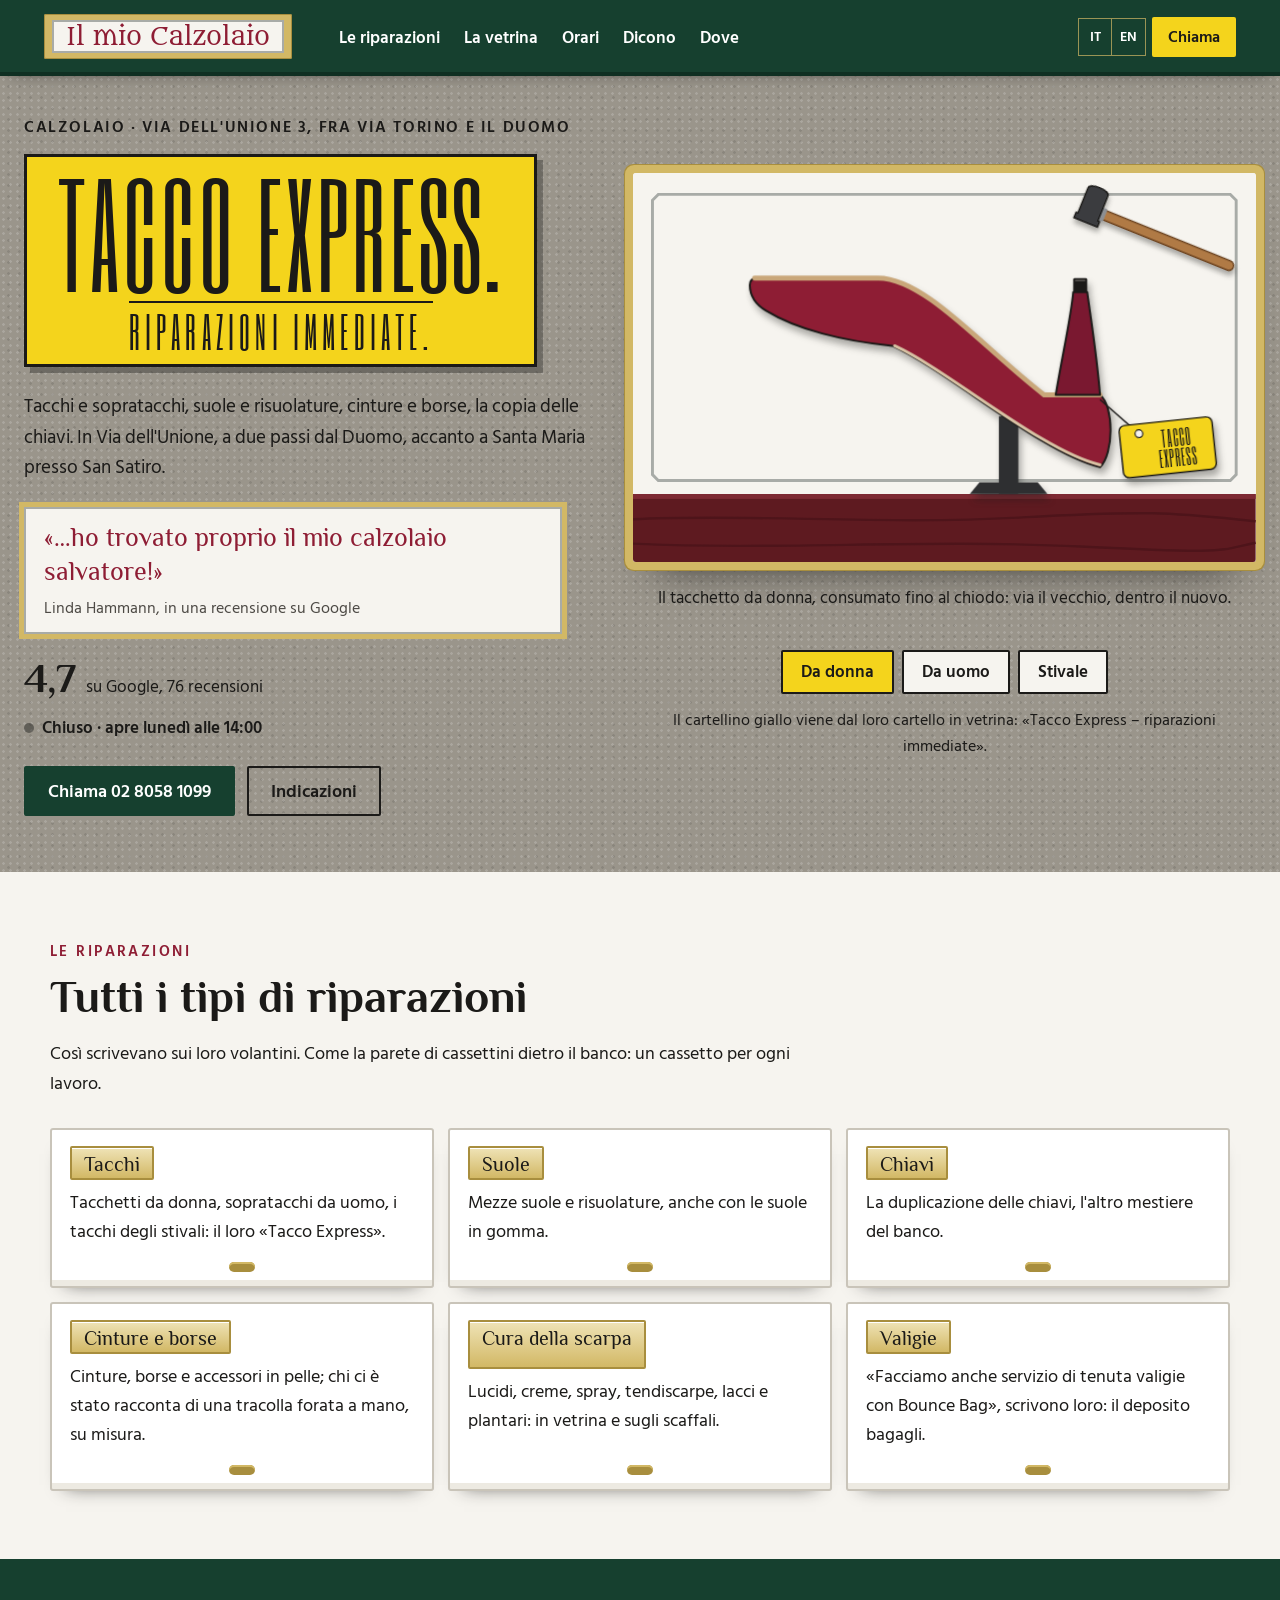
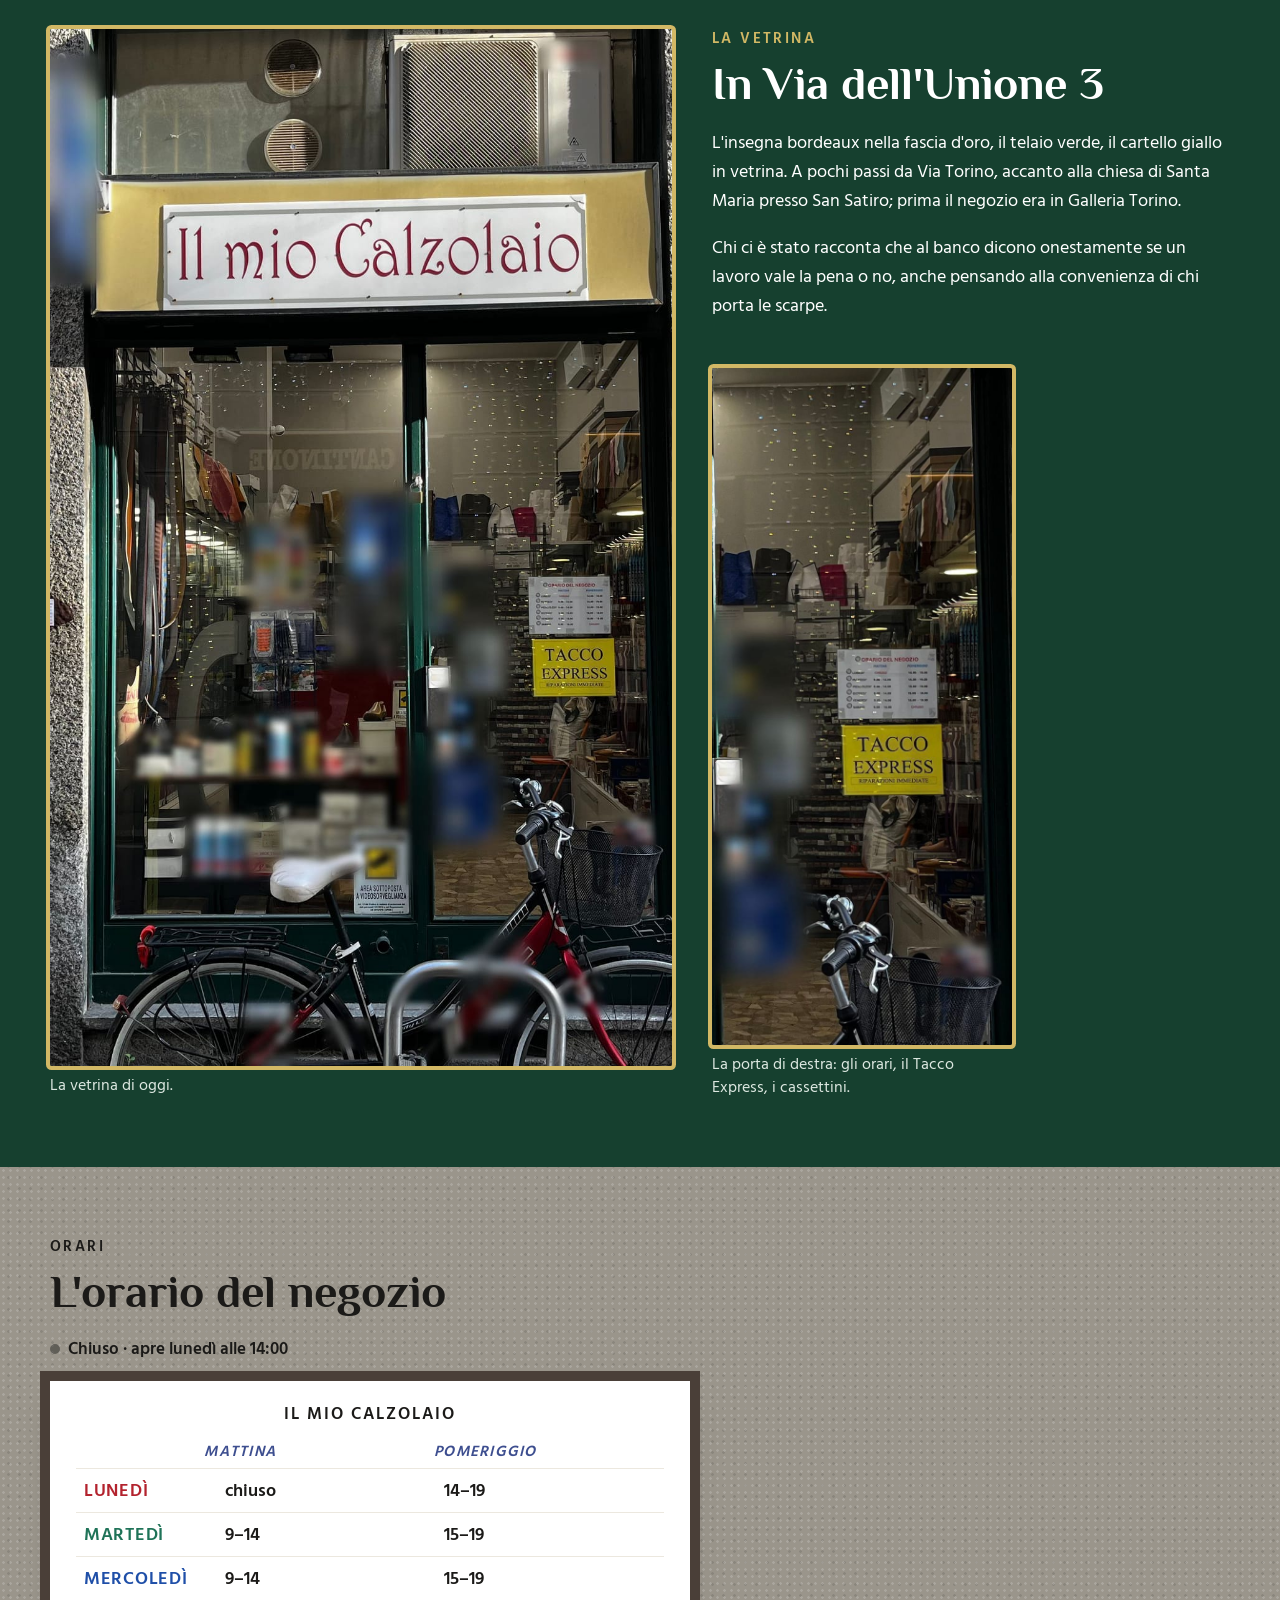
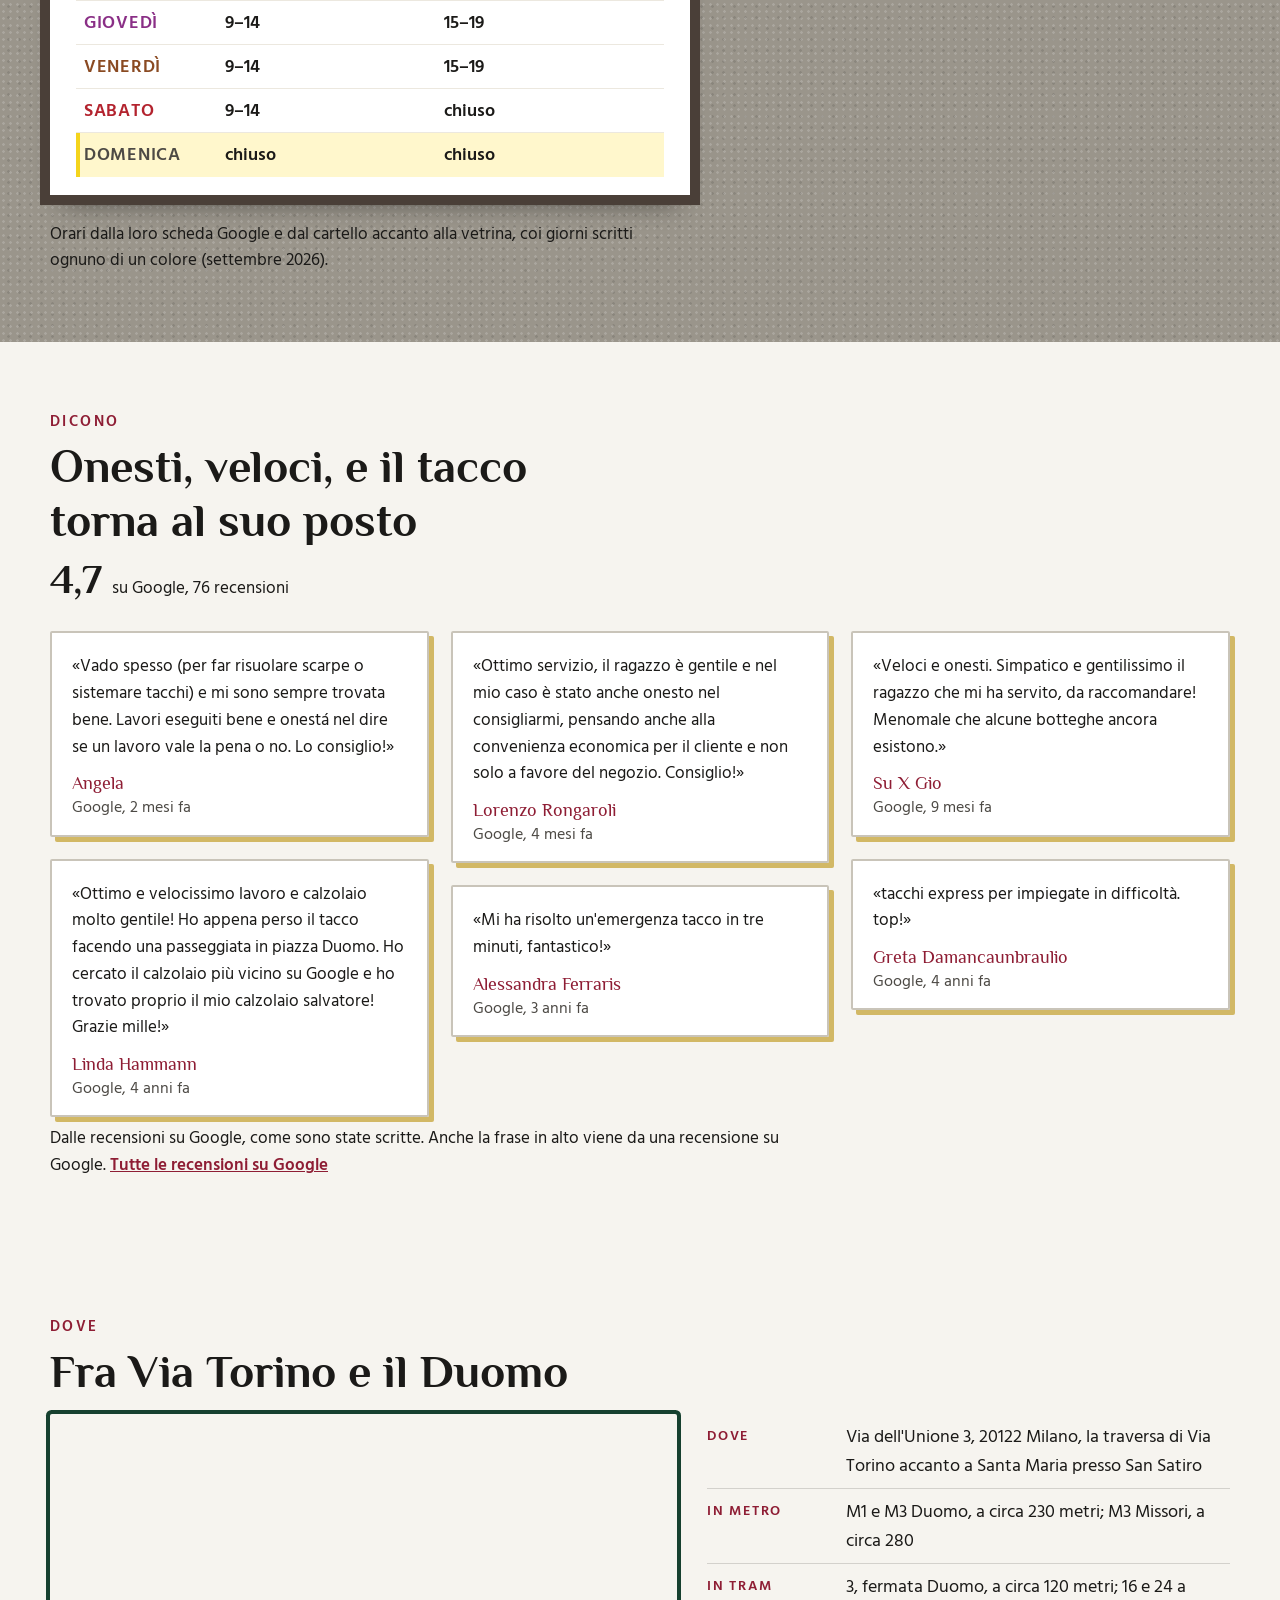
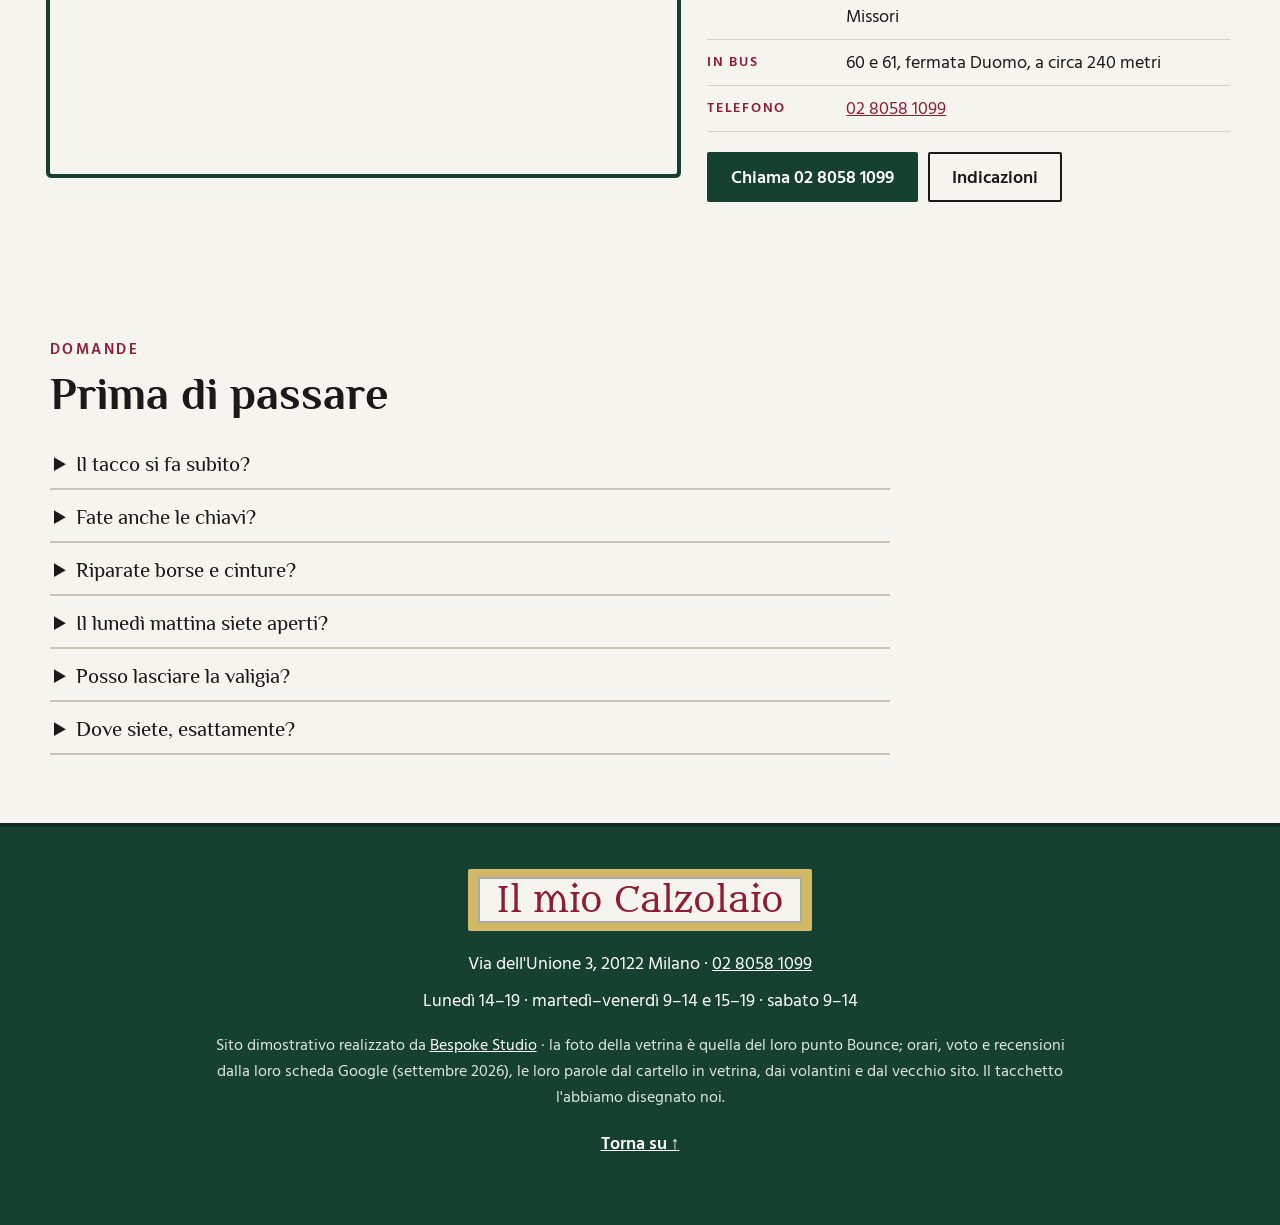
==== index.html @ c0233e73 "Il Mio Calzolaio, Via dell'Unione 3 — il tacchetto express Il calzolaio fra Via Torino e il Duomo. L" ====
<!DOCTYPE html>
<html lang="it" class="no-js">
<head>
<meta charset="utf-8">
<meta name="viewport" content="width=device-width, initial-scale=1">
<script>(function(){var r=document.documentElement;r.classList.remove('no-js');
/* la firma: finché main.js non parte c'è il tacchetto consumato; se il codice non arriva, dopo 2,5 s c'è quello nuovo */
try{if(!matchMedia('(prefers-reduced-motion: reduce)').matches){r.classList.add('firma-attesa');window.__attesaTacco=setTimeout(function(){r.classList.remove('firma-attesa')},2500)}}catch(e){}})()</script>
<title>Il Mio Calzolaio — Calzolaio in Via dell'Unione 3, Milano (Duomo)</title>
<meta name="description" content="Il Mio Calzolaio, Via dell'Unione 3, Milano, fra Via Torino e il Duomo: Tacco Express, riparazioni immediate. Tacchi e sopratacchi, suole e risuolature, duplicazione chiavi, cinture e borse. Lunedì 14–19, martedì–venerdì 9–14 e 15–19, sabato 9–14. Google 4,7 su 76. Tel. 02 8058 1099.">
<link rel="canonical" href="https://rotenzark.github.io/il-mio-calzolaio/">
<meta property="og:type" content="website">
<meta property="og:title" content="Il Mio Calzolaio — Tacco Express. Riparazioni immediate.">
<meta property="og:description" content="Il calzolaio di Via dell'Unione 3, fra Via Torino e il Duomo: tacchi, suole, chiavi, cinture e borse.">
<meta property="og:image" content="https://rotenzark.github.io/il-mio-calzolaio/img/og.jpg">
<meta property="og:url" content="https://rotenzark.github.io/il-mio-calzolaio/">
<meta property="og:locale" content="it_IT">
<meta name="twitter:card" content="summary_large_image">
<meta name="theme-color" content="#16402F">
<link rel="icon" href="img/favicon.svg" type="image/svg+xml">
<link rel="icon" href="img/favicon-32.png" sizes="32x32" type="image/png">
<link rel="apple-touch-icon" href="img/apple-touch-icon.png">
<link rel="preconnect" href="https://fonts.googleapis.com">
<link rel="preconnect" href="https://fonts.gstatic.com" crossorigin>
<link href="https://fonts.googleapis.com/css2?family=Metamorphous&amp;family=Philosopher:wght@400;700&amp;family=Six+Caps&amp;family=Hind+Siliguri:wght@400;500;600&amp;display=swap" rel="stylesheet">
<link rel="stylesheet" href="css/styles.css?v=1">
<script src="https://cdn.jsdelivr.net/npm/gsap@3.12.5/dist/gsap.min.js" defer></script>
<script src="https://cdn.jsdelivr.net/npm/gsap@3.12.5/dist/ScrollTrigger.min.js" defer></script>
<script src="js/main.js?v=1" defer></script>
<script type="application/ld+json">
{"@context":"https://schema.org","@type":"LocalBusiness","name":"Il Mio Calzolaio","description":"Calzolaio in Via dell'Unione 3 a Milano, fra Via Torino e il Duomo: Tacco Express, riparazioni immediate; tacchi e sopratacchi, suole e risuolature, duplicazione chiavi, cinture e borse.","url":"https://rotenzark.github.io/il-mio-calzolaio/","image":"https://rotenzark.github.io/il-mio-calzolaio/img/og.jpg","telephone":"+39 02 8058 1099","address":{"@type":"PostalAddress","streetAddress":"Via dell'Unione 3","postalCode":"20122","addressLocality":"Milano","addressRegion":"MI","addressCountry":"IT"},"geo":{"@type":"GeoCoordinates","latitude":45.46225,"longitude":9.18734},"openingHoursSpecification":[{"@type":"OpeningHoursSpecification","dayOfWeek":["Monday"],"opens":"14:00","closes":"19:00"},{"@type":"OpeningHoursSpecification","dayOfWeek":["Tuesday","Wednesday","Thursday","Friday"],"opens":"09:00","closes":"14:00"},{"@type":"OpeningHoursSpecification","dayOfWeek":["Tuesday","Wednesday","Thursday","Friday"],"opens":"15:00","closes":"19:00"},{"@type":"OpeningHoursSpecification","dayOfWeek":["Saturday"],"opens":"09:00","closes":"14:00"}],"aggregateRating":{"@type":"AggregateRating","ratingValue":"4.7","reviewCount":"76","bestRating":"5"}}
</script>
<script type="application/ld+json">
{"@context":"https://schema.org","@type":"FAQPage","mainEntity":[
{"@type":"Question","name":"Il tacco si fa subito?","acceptedAnswer":{"@type":"Answer","text":"Il loro cartello dice «Tacco Express – riparazioni immediate», e chi ci è stato racconta di un tacco rimesso in pochi minuti. Per le risuolature chiedete i tempi al banco."}},
{"@type":"Question","name":"Fate anche le chiavi?","acceptedAnswer":{"@type":"Answer","text":"Sì, la duplicazione delle chiavi. Chiedete al banco o per telefono se fanno anche la vostra."}},
{"@type":"Question","name":"Riparate borse e cinture?","acceptedAnswer":{"@type":"Answer","text":"Sì: cinture, borse e accessori in pelle."}},
{"@type":"Question","name":"Il lunedì mattina siete aperti?","acceptedAnswer":{"@type":"Answer","text":"No: il lunedì aprono alle 14. Dal martedì al venerdì 9–14 e 15–19, il sabato 9–14, la domenica chiuso."}},
{"@type":"Question","name":"Posso lasciare la valigia?","acceptedAnswer":{"@type":"Answer","text":"Sì: il negozio è anche un punto per il deposito bagagli con Bounce."}},
{"@type":"Question","name":"Dove siete, esattamente?","acceptedAnswer":{"@type":"Answer","text":"In Via dell'Unione 3, la traversa di Via Torino accanto a Santa Maria presso San Satiro, a circa 230 metri dalla metro Duomo. Prima erano in Galleria Torino."}}
]}
</script>
</head>
<body>

<a class="salta" href="#contenuto" data-i18n="m.salta">Vai al contenuto</a>

<header class="testata" id="testata">
  <div class="testata__dentro">
    <a class="marchio" href="#inizio" aria-label="Il Mio Calzolaio: torna all'inizio" data-i18n-aria="m.top">
      <span class="marchio__lastra" aria-hidden="true">Il mio Calzolaio</span>
    </a>
    <nav id="mainNav" class="voci" aria-label="Le sezioni" data-i18n-aria="m.nav">
      <a href="#cassetti" data-i18n="n.cassetti">Le riparazioni</a>
      <a href="#vetrina" data-i18n="n.vetrina">La vetrina</a>
      <a href="#orari" data-i18n="n.orari">Orari</a>
      <a href="#dicono" data-i18n="n.dicono">Dicono</a>
      <a href="#dove" data-i18n="n.dove">Dove</a>
    </nav>
    <div class="testata__azioni">
      <div class="lingue" role="group" aria-label="Lingua" data-i18n-aria="m.lingua">
        <button type="button" data-lang="it" aria-pressed="true">IT</button>
        <button type="button" data-lang="en" aria-pressed="false">EN</button>
      </div>
      <a class="chiama" href="tel:+390280581099"><span data-i18n="t.chiama">Chiama</span></a>
      <button id="burger" class="burger" type="button" aria-expanded="false" aria-controls="menuMobile" aria-label="Apri il menu" data-i18n-aria="m.menu"><span></span><span></span><span></span></button>
    </div>
  </div>
</header>

<nav id="menuMobile" class="menu-mobile" hidden aria-label="Le sezioni" data-i18n-aria="m.nav">
  <a href="#cassetti" data-i18n="n.cassetti">Le riparazioni</a>
  <a href="#vetrina" data-i18n="n.vetrina">La vetrina</a>
  <a href="#orari" data-i18n="n.orari">Orari</a>
  <a href="#dicono" data-i18n="n.dicono">Dicono</a>
  <a href="#dove" data-i18n="n.dove">Dove</a>
  <a href="#domande" data-i18n="n.domande">Domande</a>
  <a class="menu-mobile__tel" href="tel:+390280581099"><span data-i18n="t.chiama">Chiama</span> <span class="intero">02 8058 1099</span></a>
</nav>

<main id="contenuto">

  <!-- ══════ L'APERTURA: il granito della facciata ══════ -->
  <section id="inizio" class="apertura" aria-labelledby="titolo">
    <div class="apertura__testo">
      <p class="apertura__sopra" data-i18n="h.sopra">Calzolaio · Via dell'Unione 3, fra Via Torino e il Duomo</p>
      <h1 id="titolo" class="cartello"><span class="cartello__grande" data-i18n="h.t1">Tacco Express.</span> <span class="cartello__piccolo" data-i18n="h.t2">Riparazioni immediate.</span></h1>
      <p class="apertura__frase" data-i18n="h.testo">Tacchi e sopratacchi, suole e risuolature, cinture e borse, la copia delle chiavi. In Via dell'Unione, a due passi dal Duomo, accanto a Santa Maria presso San Satiro.</p>
      <blockquote class="citazione">
        <p>«…ho trovato proprio il mio calzolaio salvatore!»</p>
        <footer data-i18n="h.chi">Linda Hammann, in una recensione su Google</footer>
      </blockquote>
      <p class="voto"><b class="voto__n">4,7</b> <span class="voto__su" data-i18n="h.google">su Google, 76 recensioni</span></p>
      <p class="stato" id="orarioStato">Aperto dal lunedì al sabato</p>
      <div class="apertura__azioni">
        <a class="bottone bottone--pieno" href="tel:+390280581099"><span data-i18n="t.chiama">Chiama</span>&nbsp;<span class="intero">02 8058 1099</span></a>
        <a class="bottone bottone--vuoto" href="https://www.google.com/maps/dir/?api=1&amp;destination=Il+Mio+Calzolaio%2C+Via+dell%27Unione+3%2C+20122+Milano" target="_blank" rel="noopener" data-i18n="t.indicazioni">Indicazioni</a>
      </div>
    </div>
    <div class="apertura__firma">
      <figure class="calzoleria" id="tacco-firma" data-modo="0" data-firma="fatta">
<!--TACCO--><svg class="tacco__svg" id="taccoSvg" viewBox="0 0 640 400" role="img" aria-labelledby="taccoTitolo taccoDesc">
        <title id="taccoTitolo" data-i18n="p.titolo">Il tacchetto express</title>
        <desc id="taccoDesc" data-i18n="p.desc">Sul banco rosso, la scarpa capovolta sul piede di ferro: il tacchetto consumato, storto e col chiodo fuori, salta via; quello nuovo scende al suo posto; il martello batte tre colpi; per ultimo si appende il cartellino giallo «Tacco Express». Tre modi: il tacchetto da donna, il sopratacco da uomo, il tacco dello stivale.</desc>
        <rect class="lastra" x="0" y="0" width="640" height="400"/>
        <path class="bordino" d="M26 22 H614 L620 28 V310 L614 316 H26 L20 310 V28 Z"/>
        <rect class="banco" x="0" y="330" width="640" height="70"/>
        <rect class="banco__filo" x="0" y="330" width="640" height="5"/>
        <path class="banco__venature" d="M0 356 C120 350 260 362 400 354 S560 350 640 358 M0 381 C150 388 300 376 460 384 S600 388 640 380"/>
        <g class="servito" transform="translate(0 0)">
          <g class="modo modo--donna" data-m="0">
            <g class="scarpa" data-m="0" transform="translate(0 0)"><rect class="ferro" x="376" y="250" width="20" height="80"/><path class="ferro" d="M346 330 L356 318 L416 318 L426 330 Z"/><path class="tomaia" d="M120 115.2 C120 110.4 122.4 108 127.2 108 L252 108 C300 108 360 180 422.4 228 L480 228 C494.4 240 494.4 288 480 302.4 C420 288 324 204 266.4 177.6 C216 172.8 168 160.8 136.8 141.6 C124.8 134.4 120 124.8 120 115.2 Z"/><path class="fodera" d="M480 300 C420 285.6 324 202.8 268.8 177.6"/><path class="suola" d="M124.8 108 L252 108 C300 108 360 180 422.4 228 L480 228"/><path class="tacco" d="M434.4 228 C441.6 184.8 450 148.8 452.4 122.4 L466.8 122.4 C470.4 148.8 476.4 184.8 480 228 Z"/></g>
            <g class="nuovo" data-m="0" transform="translate(0 0)" opacity="1"><rect class="tacchetto__nuovo" x="452.4" y="108" width="14.4" height="14.4" rx="1.5"/><path class="tacchetto__luce" d="M454.9 110.5 H464.3"/></g>
            <g class="vecchio" data-m="0" transform="translate(-70 -95) rotate(-110 459.6 113.4)" opacity="0"><path class="tacchetto__consumato" d="M452.4 122.4 L466.8 122.4 L466.8 115.2 L452.4 108 Z"/><rect class="tacchetto__chiodo" x="458.1" y="104.6" width="3" height="7" rx="1"/></g>
            <g class="colpi" data-m="0" opacity="0"><path d="M443.6 111 L431.6 103 M475.6 111 L487.6 103 M445.6 120 L432.6 122 M473.6 120 L486.6 122"/></g>
            <g class="cartellino" data-m="0" transform="rotate(0 480 232.8)" opacity="1"><path class="cartellino__filo" d="M480 232.8 L520 268"/><g transform="rotate(-6 520 268)"><rect class="cartellino__carta" x="500" y="258" width="96" height="54" rx="6"/><circle class="cartellino__buco" cx="520" cy="268" r="4"/><text class="cartellino__scritta" x="558" y="285" text-anchor="middle">TACCO</text><text class="cartellino__scritta" x="558" y="305" text-anchor="middle">EXPRESS</text></g></g>
          </g>
          <g class="modo modo--uomo" data-m="1">
            <g class="scarpa" data-m="1" transform="translate(0 0)"><rect class="ferro" x="420" y="212" width="20" height="118"/><path class="ferro" d="M390 330 L400 318 L460 318 L470 330 Z"/><path class="tomaia" d="M120 117.6 C120 111.6 122.4 108 129.6 108 L264 108 C324 108 360 136.8 403.2 144 L484.8 144 C501.6 156 499.2 211.2 482.4 223.2 C444 218.4 408 213.6 376.8 211.2 C324 208.8 252 192 192 170.4 C156 156 127.2 141.6 120 117.6 Z"/><path class="fodera" d="M480 220.8 C444 216 408 211.2 379.2 210"/><path class="suola" d="M127.2 108 L264 108 C324 108 360 136.8 403.2 144"/><path class="tacco" d="M403.2 144 L484.8 144 L484.8 118.8 L403.2 118.8 Z"/><path class="tacco__strati" d="M403.2 127.2 L484.8 127.2 M403.2 135.6 L484.8 135.6"/><path class="lacci" d="M300 204 L324 184.8 M316.8 206.4 L338.4 188.4 M333.6 208.8 L352.8 192"/></g>
            <g class="nuovo" data-m="1" transform="translate(0 0)" opacity="1"><rect class="tacchetto__nuovo" x="403.2" y="108" width="81.6" height="10.8" rx="1.5"/><path class="tacchetto__luce" d="M405.7 110.5 H482.3"/></g>
            <g class="vecchio" data-m="1" transform="translate(-70 -95) rotate(-110 444 113.4)" opacity="0"><path class="tacchetto__consumato" d="M403.2 118.8 L484.8 118.8 L484.8 114 L403.2 108 Z"/><path class="tacchetto__chiodi" d="M415.2 113.4 h1.8 M434.4 113.4 h1.8 M453.6 113.4 h1.8 M472.8 113.4 h1.8"/></g>
            <g class="colpi" data-m="1" opacity="0"><path d="M428 111 L416 103 M460 111 L472 103 M430 120 L417 122 M458 120 L471 122"/></g>
            <g class="cartellino" data-m="1" transform="rotate(0 484.8 148.8)" opacity="1"><path class="cartellino__filo" d="M484.8 148.8 L526 180"/><g transform="rotate(-6 526 180)"><rect class="cartellino__carta" x="506" y="170" width="96" height="54" rx="6"/><circle class="cartellino__buco" cx="526" cy="180" r="4"/><text class="cartellino__scritta" x="564" y="197" text-anchor="middle">TACCO</text><text class="cartellino__scritta" x="564" y="217" text-anchor="middle">EXPRESS</text></g></g>
          </g>
          <g class="modo modo--stivale" data-m="2">
            <g class="scarpa" data-m="2" transform="translate(0 0)"><rect class="ferro" x="398" y="324" width="20" height="6"/><path class="ferro" d="M368 330 L378 318 L438 318 L448 330 Z"/><path class="tomaia" d="M120 117.6 C120 111.6 122.4 108 129.6 108 L258 108 C312 108 360 156 412.8 175.2 L480 175.2 C487.2 192 484.8 252 482.4 324 L348 324 L343.2 228 C300 204 228 180 180 160.8 C144 148.8 124.8 136.8 120 117.6 Z"/><path class="fodera" d="M480 321.6 L350.4 321.6"/><path class="suola" d="M127.2 108 L258 108 C312 108 360 156 412.8 175.2"/><path class="tacco" d="M412.8 175.2 L480 175.2 L475.2 118.8 L434.4 118.8 Z"/><path class="stivale__cucitura" d="M472.8 319.2 L476.4 187.2 M352.8 316.8 L348 232.8"/></g>
            <g class="nuovo" data-m="2" transform="translate(0 0)" opacity="1"><rect class="tacchetto__nuovo" x="434.4" y="108" width="40.8" height="10.8" rx="1.5"/><path class="tacchetto__luce" d="M436.9 110.5 H472.7"/></g>
            <g class="vecchio" data-m="2" transform="translate(-70 -95) rotate(-110 454.8 113.4)" opacity="0"><path class="tacchetto__consumato" d="M434.4 118.8 L475.2 118.8 L475.2 114 L434.4 108 Z"/><path class="tacchetto__chiodi" d="M446.4 113.4 h1.8 M463.2 113.4 h1.8"/></g>
            <g class="colpi" data-m="2" opacity="0"><path d="M438.8 111 L426.8 103 M470.8 111 L482.8 103 M440.8 120 L427.8 122 M468.8 120 L481.8 122"/></g>
            <g class="cartellino" data-m="2" transform="rotate(0 480 180)" opacity="1"><path class="cartellino__filo" d="M480 180 L524 206"/><g transform="rotate(-6 524 206)"><rect class="cartellino__carta" x="504" y="196" width="96" height="54" rx="6"/><circle class="cartellino__buco" cx="524" cy="206" r="4"/><text class="cartellino__scritta" x="562" y="223" text-anchor="middle">TACCO</text><text class="cartellino__scritta" x="562" y="243" text-anchor="middle">EXPRESS</text></g></g>
          </g>
        </g>
        <g class="martello modo" data-m="0" transform="rotate(22 609.6 94)"><rect class="martello__manico" x="459.6" y="89" width="158" height="10" rx="5"/><rect class="martello__ghiera" x="468.6" y="87" width="7" height="14" rx="1.5"/><path class="martello__testa" d="M448.6 74 C448.6 68 470.6 68 470.6 74 L470.6 102 L472.6 102 L472.6 108 L446.6 108 L446.6 102 L448.6 102 Z"/></g>
        <g class="martello modo" data-m="1" transform="rotate(22 594 94)"><rect class="martello__manico" x="444" y="89" width="158" height="10" rx="5"/><rect class="martello__ghiera" x="453" y="87" width="7" height="14" rx="1.5"/><path class="martello__testa" d="M433 74 C433 68 455 68 455 74 L455 102 L457 102 L457 108 L431 108 L431 102 L433 102 Z"/></g>
        <g class="martello modo" data-m="2" transform="rotate(22 604.8 94)"><rect class="martello__manico" x="454.79999999999995" y="89" width="158" height="10" rx="5"/><rect class="martello__ghiera" x="463.79999999999995" y="87" width="7" height="14" rx="1.5"/><path class="martello__testa" d="M443.79999999999995 74 C443.79999999999995 68 465.79999999999995 68 465.79999999999995 74 L465.79999999999995 102 L467.79999999999995 102 L467.79999999999995 108 L441.79999999999995 108 L441.79999999999995 102 L443.79999999999995 102 Z"/></g>
      </svg><!--/TACCO-->
        <figcaption class="calzoleria__didascalia">
          <span class="calzoleria__d" data-m="0" data-i18n="p.d0">Il tacchetto da donna, consumato fino al chiodo: via il vecchio, dentro il nuovo.</span>
          <span class="calzoleria__d" data-m="1" data-i18n="p.d1">Il sopratacco da uomo, consumato di sbieco dietro.</span>
          <span class="calzoleria__d" data-m="2" data-i18n="p.d2">Il tacco dello stivale, consumato sul bordo.</span>
        </figcaption>
        <div class="calzoleria__modi" role="group" aria-label="Quale tacco" data-i18n-aria="p.modi">
          <button type="button" data-modo="0" aria-pressed="true" data-i18n="p.b0">Da donna</button>
          <button type="button" data-modo="1" aria-pressed="false" data-i18n="p.b1">Da uomo</button>
          <button type="button" data-modo="2" aria-pressed="false" data-i18n="p.b2">Stivale</button>
        </div>
        <p class="visually-hidden" id="taccoLeggi" aria-live="polite"></p>
      </figure>
      <p class="apertura__nota" data-i18n="p.nota">Il cartellino giallo viene dal loro cartello in vetrina: «Tacco Express – riparazioni immediate».</p>
    </div>
  </section>

  <!-- ══════ I CASSETTI ══════ -->
  <section id="cassetti" class="capitolo capitolo--lastra" aria-labelledby="cassettiT">
    <p class="etichetta" data-i18n="c.etichetta">Le riparazioni</p>
    <h2 id="cassettiT" class="capitolo__titolo" data-i18n="c.titolo">Tutti i tipi di riparazioni</h2>
    <p class="capitolo__sotto" data-i18n="c.sotto">Così scrivevano sui loro volantini. Come la parete di cassettini dietro il banco: un cassetto per ogni lavoro.</p>
    <ul class="cassetti">
      <li class="cassetto reveal"><span class="cassetto__targa" data-i18n="c.t1">Tacchi</span><p data-i18n="c.p1">Tacchetti da donna, sopratacchi da uomo, i tacchi degli stivali: il loro «Tacco Express».</p><span class="cassetto__pomolo" aria-hidden="true"></span></li>
      <li class="cassetto reveal"><span class="cassetto__targa" data-i18n="c.t2">Suole</span><p data-i18n="c.p2">Mezze suole e risuolature, anche con le suole in gomma.</p><span class="cassetto__pomolo" aria-hidden="true"></span></li>
      <li class="cassetto reveal"><span class="cassetto__targa" data-i18n="c.t3">Chiavi</span><p data-i18n="c.p3">La duplicazione delle chiavi, l'altro mestiere del banco.</p><span class="cassetto__pomolo" aria-hidden="true"></span></li>
      <li class="cassetto reveal"><span class="cassetto__targa" data-i18n="c.t4">Cinture e borse</span><p data-i18n="c.p4">Cinture, borse e accessori in pelle; chi ci è stato racconta di una tracolla forata a mano, su misura.</p><span class="cassetto__pomolo" aria-hidden="true"></span></li>
      <li class="cassetto reveal"><span class="cassetto__targa" data-i18n="c.t5">Cura della scarpa</span><p data-i18n="c.p5">Lucidi, creme, spray, tendiscarpe, lacci e plantari: in vetrina e sugli scaffali.</p><span class="cassetto__pomolo" aria-hidden="true"></span></li>
      <li class="cassetto reveal"><span class="cassetto__targa" data-i18n="c.t6">Valigie</span><p data-i18n="c.p6">«Facciamo anche servizio di tenuta valigie con Bounce Bag», scrivono loro: il deposito bagagli.</p><span class="cassetto__pomolo" aria-hidden="true"></span></li>
    </ul>
  </section>

  <!-- ══════ LA VETRINA ══════ -->
  <section id="vetrina" class="capitolo capitolo--verde" aria-labelledby="vetrinaT">
    <div class="vetrina">
      <div class="vetrina__testo">
        <p class="etichetta" data-i18n="v.etichetta">La vetrina</p>
        <h2 id="vetrinaT" class="capitolo__titolo" data-i18n="v.titolo">In Via dell'Unione 3</h2>
        <p data-i18n="v.testo1">L'insegna bordeaux nella fascia d'oro, il telaio verde, il cartello giallo in vetrina. A pochi passi da Via Torino, accanto alla chiesa di Santa Maria presso San Satiro; prima il negozio era in Galleria Torino.</p>
        <p data-i18n="v.testo2">Chi ci è stato racconta che al banco dicono onestamente se un lavoro vale la pena o no, anche pensando alla convenienza di chi porta le scarpe.</p>
      </div>
      <figure class="vetrina__grande reveal"><button type="button" class="foto" data-full="img/vetrina.jpg" aria-label="Ingrandisci la foto" data-i18n-aria="m.ingrandisci"><img src="img/vetrina.jpg" width="1000" height="1667" alt="La vetrina di Via dell'Unione 3: l'insegna «Il mio Calzolaio» bordeaux su lastra bianca nella fascia d'oro, il telaio verde, dentro le cinture, i lucidi e il cartello giallo «Tacco Express»; davanti una bicicletta." data-i18n-alt="a.vetrina"></button><figcaption data-i18n="k.vetrina">La vetrina di oggi.</figcaption></figure>
      <figure class="vetrina__porta reveal"><button type="button" class="foto" data-full="img/porta.jpg" aria-label="Ingrandisci la foto" data-i18n-aria="m.ingrandisci"><img src="img/porta.jpg" width="630" height="1420" alt="La porta di destra: il cartello «Orario del negozio», il cartello giallo «Tacco Express – riparazioni immediate» e dietro la parete dei cassettini." data-i18n-alt="a.porta"></button><figcaption data-i18n="k.porta">La porta di destra: gli orari, il Tacco Express, i cassettini.</figcaption></figure>
    </div>
  </section>

  <!-- ══════ L'ORARIO DEL NEGOZIO ══════ -->
  <section id="orari" class="capitolo capitolo--granito" aria-labelledby="orariT">
    <p class="etichetta" data-i18n="o.etichetta">Orari</p>
    <h2 id="orariT" class="capitolo__titolo" data-i18n="o.titolo">L'orario del negozio</h2>
    <p class="stato stato--settimana" id="orarioStato2" aria-hidden="true"></p>
    <div class="foglio reveal">
      <p class="foglio__testa">Il mio Calzolaio</p>
      <div class="orari" role="table" aria-label="Orari di apertura" data-i18n-aria="o.cap">
        <div class="orari__riga orari__riga--testa" role="row"><span role="columnheader" data-i18n="o.giorno">Giorno</span><span role="columnheader" data-i18n="o.mattina">Mattina</span><span role="columnheader" data-i18n="o.pomeriggio">Pomeriggio</span></div>
        <div class="orari__riga" role="row" data-day="1"><span role="rowheader" class="g g--1" data-i18n="g.lun">Lunedì</span><span role="cell" data-i18n="o.chiuso">chiuso</span><span role="cell">14–19</span></div>
        <div class="orari__riga" role="row" data-day="2"><span role="rowheader" class="g g--2" data-i18n="g.mar">Martedì</span><span role="cell">9–14</span><span role="cell">15–19</span></div>
        <div class="orari__riga" role="row" data-day="3"><span role="rowheader" class="g g--3" data-i18n="g.mer">Mercoledì</span><span role="cell">9–14</span><span role="cell">15–19</span></div>
        <div class="orari__riga" role="row" data-day="4"><span role="rowheader" class="g g--4" data-i18n="g.gio">Giovedì</span><span role="cell">9–14</span><span role="cell">15–19</span></div>
        <div class="orari__riga" role="row" data-day="5"><span role="rowheader" class="g g--5" data-i18n="g.ven">Venerdì</span><span role="cell">9–14</span><span role="cell">15–19</span></div>
        <div class="orari__riga" role="row" data-day="6"><span role="rowheader" class="g g--6" data-i18n="g.sab">Sabato</span><span role="cell">9–14</span><span role="cell" data-i18n="o.chiuso">chiuso</span></div>
        <div class="orari__riga" role="row" data-day="0"><span role="rowheader" class="g g--0" data-i18n="g.dom">Domenica</span><span role="cell" data-i18n="o.chiuso">chiuso</span><span role="cell" data-i18n="o.chiuso">chiuso</span></div>
      </div>
    </div>
    <p class="orari__nota" data-i18n="o.nota">Orari dalla loro scheda Google e dal cartello accanto alla vetrina, coi giorni scritti ognuno di un colore (settembre 2026).</p>
  </section>

  <!-- ══════ DICONO ══════ -->
  <section id="dicono" class="capitolo capitolo--lastra" aria-labelledby="diconoT">
    <p class="etichetta" data-i18n="d.etichetta">Dicono</p>
    <h2 id="diconoT" class="capitolo__titolo" data-i18n="d.titolo">Onesti, veloci, e il tacco torna al suo posto</h2>
    <p class="voto voto--sezione"><b class="voto__n">4,7</b> <span class="voto__su" data-i18n="d.google">su Google, 76 recensioni</span></p>
    <ul class="recensioni">
      <li class="recensione reveal"><p class="recensione__testo">«Vado spesso (per far risuolare scarpe o sistemare tacchi) e mi sono sempre trovata bene. Lavori eseguiti bene e onestá nel dire se un lavoro vale la pena o no. Lo consiglio!»</p><p class="recensione__chi"><b>Angela</b> <span data-i18n="d.g2m">Google, 2 mesi fa</span></p></li>
      <li class="recensione reveal"><p class="recensione__testo">«Ottimo e velocissimo lavoro e calzolaio molto gentile! Ho appena perso il tacco facendo una passeggiata in piazza Duomo. Ho cercato il calzolaio più vicino su Google e ho trovato proprio il mio calzolaio salvatore! Grazie mille!»</p><p class="recensione__chi"><b>Linda Hammann</b> <span data-i18n="d.g4a">Google, 4 anni fa</span></p></li>
      <li class="recensione reveal"><p class="recensione__testo">«Ottimo servizio, il ragazzo è gentile e nel mio caso è stato anche onesto nel consigliarmi, pensando anche alla convenienza economica per il cliente e non solo a favore del negozio. Consiglio!»</p><p class="recensione__chi"><b>Lorenzo Rongaroli</b> <span data-i18n="d.g4m">Google, 4 mesi fa</span></p></li>
      <li class="recensione reveal"><p class="recensione__testo">«Mi ha risolto un'emergenza tacco in tre minuti, fantastico!»</p><p class="recensione__chi"><b>Alessandra Ferraris</b> <span data-i18n="d.g3a">Google, 3 anni fa</span></p></li>
      <li class="recensione reveal"><p class="recensione__testo">«Veloci e onesti. Simpatico e gentilissimo il ragazzo che mi ha servito, da raccomandare! Menomale che alcune botteghe ancora esistono.»</p><p class="recensione__chi"><b>Su X Gio</b> <span data-i18n="d.g9m">Google, 9 mesi fa</span></p></li>
      <li class="recensione reveal"><p class="recensione__testo">«tacchi express per impiegate in difficoltà. top!»</p><p class="recensione__chi"><b>Greta Damancaunbraulio</b> <span data-i18n="d.g4a">Google, 4 anni fa</span></p></li>
    </ul>
    <p class="dicono__nota"><span data-i18n="d.nota">Dalle recensioni su Google, come sono state scritte. Anche la frase in alto viene da una recensione su Google.</span> <a href="https://www.google.com/maps/search/?api=1&amp;query=Il+Mio+Calzolaio%2C+Via+dell%27Unione+3%2C+20122+Milano" target="_blank" rel="noopener" data-i18n="d.tutte">Tutte le recensioni su Google</a></p>
  </section>

  <!-- ══════ DOVE ══════ -->
  <section id="dove" class="capitolo" aria-labelledby="doveT">
    <p class="etichetta" data-i18n="w.etichetta">Dove</p>
    <h2 id="doveT" class="capitolo__titolo" data-i18n="w.titolo">Fra Via Torino e il Duomo</h2>
    <div class="dove">
      <div class="cartina reveal">
        <iframe title="Mappa: Il Mio Calzolaio, Via dell'Unione 3, Milano" data-i18n-title="w.mappa" src="https://maps.google.com/maps?q=Il%20Mio%20Calzolaio%2C%20Via%20dell%27Unione%203%2C%2020122%20Milano&amp;z=16&amp;output=embed" width="600" height="400" loading="lazy" referrerpolicy="no-referrer-when-downgrade"></iframe>
      </div>
      <div>
        <dl class="indirizzo">
          <div><dt data-i18n="w.dove">Dove</dt><dd data-i18n="w.dovev">Via dell'Unione 3, 20122 Milano, la traversa di Via Torino accanto a Santa Maria presso San Satiro</dd></div>
          <div><dt data-i18n="w.metro">In metro</dt><dd data-i18n="w.metrov">M1 e M3 Duomo, a circa 230&nbsp;metri; M3 Missori, a circa 280</dd></div>
          <div><dt data-i18n="w.tram">In tram</dt><dd data-i18n="w.tramv">3, fermata Duomo, a circa 120&nbsp;metri; 16 e 24 a Missori</dd></div>
          <div><dt data-i18n="w.bus">In bus</dt><dd data-i18n="w.busv">60 e 61, fermata Duomo, a circa 240&nbsp;metri</dd></div>
          <div><dt data-i18n="w.tel">Telefono</dt><dd><a href="tel:+390280581099" class="intero">02 8058 1099</a></dd></div>
        </dl>
        <p class="dove__azioni"><a class="bottone bottone--pieno" href="tel:+390280581099"><span data-i18n="t.chiama">Chiama</span>&nbsp;<span class="intero">02 8058 1099</span></a> <a class="bottone bottone--vuoto" href="https://www.google.com/maps/dir/?api=1&amp;destination=Il+Mio+Calzolaio%2C+Via+dell%27Unione+3%2C+20122+Milano" target="_blank" rel="noopener" data-i18n="t.indicazioni">Indicazioni</a></p>
      </div>
    </div>
  </section>

  <!-- ══════ DOMANDE ══════ -->
  <section id="domande" class="capitolo capitolo--lastra" aria-labelledby="domandeT">
    <p class="etichetta" data-i18n="q.etichetta">Domande</p>
    <h2 id="domandeT" class="capitolo__titolo" data-i18n="q.titolo">Prima di passare</h2>
    <div class="domande">
      <details><summary data-i18n="q.1">Il tacco si fa subito?</summary><p data-i18n="q.1r">Il loro cartello dice «Tacco Express – riparazioni immediate», e chi ci è stato racconta di un tacco rimesso in pochi minuti. Per le risuolature chiedete i tempi al banco.</p></details>
      <details><summary data-i18n="q.2">Fate anche le chiavi?</summary><p data-i18n="q.2r">Sì, la duplicazione delle chiavi. Chiedete al banco o per telefono se fanno anche la vostra.</p></details>
      <details><summary data-i18n="q.3">Riparate borse e cinture?</summary><p data-i18n="q.3r">Sì: cinture, borse e accessori in pelle.</p></details>
      <details><summary data-i18n="q.4">Il lunedì mattina siete aperti?</summary><p data-i18n="q.4r">No: il lunedì aprono alle 14. Dal martedì al venerdì 9–14 e 15–19, il sabato 9–14, la domenica chiuso.</p></details>
      <details><summary data-i18n="q.5">Posso lasciare la valigia?</summary><p data-i18n="q.5r">Sì: il negozio è anche un punto per il deposito bagagli con Bounce.</p></details>
      <details><summary data-i18n="q.6">Dove siete, esattamente?</summary><p data-i18n="q.6r">In Via dell'Unione 3, la traversa di Via Torino accanto a Santa Maria presso San Satiro, a circa 230 metri dalla metro Duomo. Prima erano in Galleria Torino.</p></details>
    </div>
  </section>

</main>

<footer class="piede">
  <div class="piede__dentro">
    <p class="piede__marchio" aria-hidden="true"><span>Il mio Calzolaio</span></p>
    <p class="piede__dove">Via dell'Unione 3, 20122 Milano · <a href="tel:+390280581099" class="intero">02 8058 1099</a></p>
    <p class="piede__orario" data-i18n="f2.orario">Lunedì 14–19 · martedì–venerdì 9–14 e 15–19 · sabato 9–14</p>
    <p class="piede__cred" data-i18n="f2.cred">Sito dimostrativo realizzato da <a href="https://bespokestud.io" rel="noopener">Bespoke Studio</a> · la foto della vetrina è quella del loro punto Bounce; orari, voto e recensioni dalla loro scheda Google (settembre 2026), le loro parole dal cartello in vetrina, dai volantini e dal vecchio sito. Il tacchetto l'abbiamo disegnato noi.</p>
    <p><a class="piede__su" href="#inizio" data-i18n="f2.su">Torna su ↑</a></p>
  </div>
</footer>

<div id="actionBar" class="action-bar">
  <a href="tel:+390280581099"><span data-i18n="t.chiama">Chiama</span></a>
  <a href="https://www.google.com/maps/dir/?api=1&amp;destination=Il+Mio+Calzolaio%2C+Via+dell%27Unione+3%2C+20122+Milano" target="_blank" rel="noopener"><span data-i18n="t.indicazioni">Indicazioni</span></a>
</div>

<div id="lightbox" hidden role="dialog" aria-modal="true" aria-label="Foto ingrandita" data-i18n-aria="m.lightbox">
  <button id="lightboxClose" type="button" aria-label="Chiudi" data-i18n-aria="m.chiudi">×</button>
  <img id="lightboxImg" src="" alt="">
</div>

</body>
</html>
---- css/styles.css ----
/* PLUMBING_V 1 — reset tecnico canonico (Toolkit/boilerplate/plumbing.css) */
[hidden] { display: none !important; }
img { max-width: 100%; height: auto; }
@media (prefers-reduced-motion: reduce) {
  *, *::before, *::after { animation-duration: 0.01ms !important; animation-iteration-count: 1 !important; transition-duration: 0.01ms !important; scroll-behavior: auto !important; }
}

/* ══════════ IL MIO CALZOLAIO — Via dell'Unione 3 ══════════
   «Tacco Express. Riparazioni immediate.» (il loro cartello). L'insegna Liberty bordeaux sulla lastra bianca nella fascia d'oro, il
   telaio verde della vetrina, il granito della facciata, il giallo del cartello. La firma è il tacchetto rifatto sul piede di ferro
   (_imc_firma.mjs). */
:root {
  --bordeaux: #8E1D34;
  --bordeaux-scuro: #6E1428;
  --lastra: #F6F4EF;
  --oro: #D2B865;
  --oro-scuro: #A88E3E;
  --verde: #16402F;
  --verde-scuro: #0F2F22;
  --granito: #9A958B;
  --granito-chiaro: #C9C4B9;
  --giallo: #F4D41C;
  --inchiostro: #1B1A18;
  --grigio: #4D4A45;
  --aperto: #1B6B45;
  --f-insegna: 'Metamorphous', Georgia, serif;
  --f-titoli: 'Philosopher', Georgia, serif;
  --f-cartello: 'Six Caps', 'Arial Narrow', sans-serif;
  --f-testo: 'Hind Siliguri', 'Segoe UI', Arial, sans-serif;
  --gutter: 16px;
  --testata-h: 76px;
}
@media (min-width: 760px) { :root { --gutter: 24px; } }

*, *::before, *::after { box-sizing: border-box; }
html { scroll-behavior: smooth; -webkit-text-size-adjust: 100%; }
body { margin: 0; color: var(--inchiostro); font: 400 1.12rem/1.62 var(--f-testo); background: var(--lastra); }
a { color: var(--bordeaux); }
b, strong { font-weight: 600; }
.salta { position: absolute; left: 12px; top: -60px; z-index: 100; padding: 10px 16px; background: #fff; color: #111; font-weight: 600; text-decoration: none; }
.salta:focus { top: 10px; }
.visually-hidden { position: absolute !important; width: 1px; height: 1px; overflow: hidden; clip: rect(0 0 0 0); white-space: nowrap; }
section[id] { scroll-margin-top: calc(var(--testata-h) + 14px); }
.intero { white-space: nowrap; }
:focus-visible { outline: 3px solid var(--bordeaux); outline-offset: 2px; }
/* finché i caratteri non arrivano il ripiego è più largo: una parola lunga va a capo invece di uscire (riserva-check, #233) */
h1, h2, h3, .marchio__lastra, .piede__marchio { overflow-wrap: anywhere; }

/* ── la testata: il telaio verde e l'insegna (lastra bianca nella fascia d'oro) ── */
.testata { position: sticky; top: 0; z-index: 50; background: var(--verde); box-shadow: inset 0 -4px 0 var(--verde-scuro), 0 6px 16px -10px rgba(0, 0, 0, .6); }
.testata__dentro { display: flex; align-items: center; gap: 10px; max-width: 1240px; margin: 0 auto; padding: 9px var(--gutter) 12px; min-height: 76px; }
.marchio { display: inline-flex; min-width: 0; flex: 0 1 auto; padding: 6px 8px; background: var(--oro); border-radius: 2px; text-decoration: none; box-shadow: inset 0 0 0 1px var(--oro-scuro); }
.marchio__lastra { display: block; padding: 4px 14px 2px; background: var(--lastra); color: var(--bordeaux); font: 400 1.5rem/1.15 var(--f-insegna); white-space: nowrap; box-shadow: inset 0 0 0 2px #A8ABA7, inset 0 0 0 4px var(--lastra); }
.voci { display: none; }
.testata__azioni { margin-left: auto; display: flex; align-items: center; gap: 6px; flex: none; }
.lingue { display: flex; }
.lingue button { min-width: 34px; min-height: 38px; padding: 0 5px; border: 1px solid rgba(210, 184, 101, .7); background: transparent; color: #FFFFFF; font: 600 .9rem var(--f-testo); cursor: pointer; }
.lingue button + button { border-left: 0; }
.lingue button.is-on { background: var(--oro); border-color: var(--oro); color: var(--inchiostro); }
.chiama { display: none; align-items: center; min-height: 40px; padding: 0 16px; border-radius: 2px; background: var(--giallo); color: var(--inchiostro); font: 600 1.02rem var(--f-testo); text-decoration: none; }
.chiama:hover { background: #FFE45A; }
.burger { display: inline-flex; flex-direction: column; justify-content: center; gap: 5px; width: 44px; height: 44px; padding: 10px; border: 1px solid rgba(210, 184, 101, .7); border-radius: 2px; background: transparent; cursor: pointer; }
.burger span { display: block; height: 2px; background: #FFFFFF; transition: transform .2s, opacity .2s; }
.burger[aria-expanded="true"] span:nth-child(1) { transform: translateY(7px) rotate(45deg); }
.burger[aria-expanded="true"] span:nth-child(2) { opacity: 0; }
.burger[aria-expanded="true"] span:nth-child(3) { transform: translateY(-7px) rotate(-45deg); }
.menu-mobile { position: fixed; top: var(--testata-h); left: 0; right: 0; z-index: 49; max-height: calc(100vh - var(--testata-h)); overflow-y: auto; padding: 10px var(--gutter) 22px; background: var(--verde-scuro); box-shadow: 0 10px 24px rgba(0, 0, 0, .3); }
.menu-mobile a { display: block; padding: 11px 2px 9px; border-bottom: 1px solid rgba(210, 184, 101, .25); color: #FFFFFF; font: 400 1.4rem/1.3 var(--f-titoli); text-decoration: none; }
.menu-mobile__tel { display: flex !important; justify-content: center; gap: 8px; margin-top: 14px; border: 0 !important; border-radius: 2px; background: var(--giallo); color: var(--inchiostro) !important; font: 600 1.12rem/1.3 var(--f-testo) !important; padding: 13px 8px !important; }

/* ── l'apertura: il granito della facciata e il cartello giallo ── */
.apertura { display: grid; gap: 30px; padding: 40px max(var(--gutter), calc((100% - 1240px) / 2)) 56px; background-color: var(--granito); background-image: radial-gradient(rgba(255, 255, 255, .16) 1px, transparent 1.6px), radial-gradient(rgba(27, 26, 24, .12) 1px, transparent 1.6px); background-size: 7px 7px, 11px 11px; background-position: 0 0, 3px 5px; }
.apertura__sopra { margin: 0 0 16px; font: 600 1rem/1.4 var(--f-testo); letter-spacing: .1em; text-transform: uppercase; color: var(--inchiostro); }
.cartello { display: inline-flex; flex-direction: column; align-items: center; max-width: 100%; margin: 0 0 24px; padding: 14px 30px 12px; background: var(--giallo); border: 3px solid var(--inchiostro); box-shadow: 6px 6px 0 rgba(27, 26, 24, .35); color: var(--inchiostro); text-align: center; }
.cartello__grande { display: block; font: 400 clamp(4.6rem, 3rem + 7vw, 8.4rem)/.92 var(--f-cartello); letter-spacing: .03em; text-transform: uppercase; }
.cartello__piccolo { display: block; margin-top: 6px; padding-top: 6px; border-top: 2px solid var(--inchiostro); font: 400 clamp(1.8rem, 1.3rem + 1.8vw, 2.7rem)/1 var(--f-cartello); letter-spacing: .12em; text-transform: uppercase; }
.apertura__frase { max-width: 31em; margin: 0 0 24px; font-size: 1.18rem; }
.citazione { position: relative; max-width: 30em; margin: 0 0 24px; padding: 14px 20px 12px; background: var(--lastra); box-shadow: inset 0 0 0 2px #A8ABA7, inset 0 0 0 4px var(--lastra), 0 0 0 5px var(--oro); }
.citazione p { margin: 0; font: 400 clamp(1.3rem, 1.1rem + .7vw, 1.6rem)/1.35 var(--f-titoli); color: var(--bordeaux); }
.citazione footer { margin-top: 6px; font-size: 1rem; color: var(--grigio); }
.voto { display: flex; flex-wrap: wrap; align-items: baseline; gap: 2px 10px; margin: 0; }
.voto__n { font: 700 2.6rem/1 var(--f-titoli); color: var(--inchiostro); }
.voto__su { font-size: 1.06rem; }
.voto--sezione { margin: -4px 0 30px; }
.stato { display: inline-flex; align-items: center; gap: 8px; margin: 16px 0 0; font: 600 1.04rem/1.4 var(--f-testo); color: var(--inchiostro); }
.stato::before { content: ''; width: 10px; height: 10px; border-radius: 50%; background: currentColor; opacity: .45; flex: none; }
.stato.is-aperto { color: var(--inchiostro); }
.stato.is-aperto::before { opacity: 1; background: var(--aperto); box-shadow: 0 0 0 3px rgba(27, 107, 69, .3); }
.apertura__azioni { display: flex; flex-wrap: wrap; gap: 12px; margin-top: 24px; }
.bottone { display: inline-flex; align-items: center; justify-content: center; min-height: 50px; padding: 2px 22px 0; border: 2px solid var(--inchiostro); border-radius: 2px; background: transparent; color: var(--inchiostro); font: 600 1.1rem/1.1 var(--f-testo); text-align: center; text-decoration: none; cursor: pointer; transition: background .15s, color .15s, border-color .15s; }
.bottone--pieno { border-color: var(--verde); background: var(--verde); color: #FFFFFF; }
.bottone--pieno:hover { background: var(--verde-scuro); border-color: var(--verde-scuro); }
.bottone--vuoto:hover { background: var(--inchiostro); color: #FFFFFF; }

/* il tacchetto express: la firma */
.apertura__firma { width: 100%; max-width: 640px; justify-self: center; }
.calzoleria { margin: 0; -webkit-user-select: none; user-select: none; }
.tacco__svg { border-radius: 3px; box-shadow: 0 0 0 8px var(--oro), 0 0 0 9px var(--oro-scuro), 0 26px 40px -24px rgba(27, 26, 24, .9); }
.calzoleria__didascalia { min-height: 3em; margin: 24px 0 0; font-size: 1.08rem; line-height: 1.45; text-align: center; color: var(--inchiostro); }
.calzoleria__d { display: none; }
.calzoleria[data-modo="0"] .calzoleria__d[data-m="0"], .calzoleria[data-modo="1"] .calzoleria__d[data-m="1"], .calzoleria[data-modo="2"] .calzoleria__d[data-m="2"] { display: inline; }
.calzoleria__modi { display: flex; flex-wrap: wrap; justify-content: center; gap: 8px; margin-top: 12px; }
.calzoleria__modi button { min-height: 44px; padding: 2px 18px 0; border: 2px solid var(--inchiostro); border-radius: 2px; background: var(--lastra); color: var(--inchiostro); font: 600 1.06rem/1.1 var(--f-testo); cursor: pointer; }
.calzoleria__modi button:hover { background: #FFFFFF; }
.calzoleria__modi button[aria-pressed="true"] { background: var(--giallo); }
/* senza JS il tacco non cambia: i bottoni restano nascosti col loro posto (#240) */
.no-js .calzoleria__modi { visibility: hidden; }
.apertura__nota { max-width: 36em; margin: 14px auto 0; font-size: 1rem; color: var(--inchiostro); text-align: center; }

/* ── i capitoli ── */
.capitolo { padding: 70px max(var(--gutter), calc((100% - 1180px) / 2)) 68px; }
.capitolo--lastra { background: var(--lastra); }
.etichetta { margin: 0; font: 600 .95rem/1.3 var(--f-testo); letter-spacing: .16em; text-transform: uppercase; color: var(--bordeaux); }
.capitolo__titolo { max-width: 18em; margin: 8px 0 16px; font: 700 clamp(1.9rem, 1.3rem + 2.2vw, 2.9rem)/1.15 var(--f-titoli); color: var(--inchiostro); text-wrap: balance; }
.capitolo__sotto { max-width: 42em; margin: 0 0 30px; font-size: 1.14rem; }
figure { margin: 0; }
figcaption { margin-top: 8px; font-size: 1rem; line-height: 1.45; color: var(--grigio); }
.foto { display: block; width: 100%; padding: 0; border: 0; background: none; cursor: zoom-in; }
.foto img { display: block; width: 100%; height: auto; border-radius: 2px; }
.taglio { font-style: normal; font-family: var(--f-testo); }

/* i cassetti: la parete dietro il banco */
.cassetti { display: grid; gap: 14px; margin: 0; padding: 0; list-style: none; }
.cassetto { position: relative; display: grid; gap: 8px; padding: 18px 20px 42px; border-radius: 3px; background: #FFFFFF; box-shadow: inset 0 0 0 2px var(--granito-chiaro), inset 0 -8px 0 #EDEAE2, 0 10px 18px -16px rgba(27, 26, 24, .9); }
.cassetto__targa { justify-self: start; padding: 3px 12px 1px; border: 2px solid var(--oro-scuro); border-radius: 2px; background: linear-gradient(#EFE3B6, var(--oro)); color: var(--inchiostro); font: 400 1.25rem/1.3 var(--f-titoli); box-shadow: 0 1px 0 #FFFFFF inset; }
.cassetto p { margin: 0; }
.cassetto__pomolo { position: absolute; left: 50%; bottom: 16px; width: 26px; height: 10px; margin-left: -13px; border-radius: 5px; background: var(--oro-scuro); box-shadow: inset 0 2px 0 var(--oro); }

/* la vetrina: sul verde del telaio */
.capitolo--verde { background: var(--verde); color: #FFFFFF; }
.capitolo--verde .etichetta { color: var(--oro); }
.capitolo--verde .capitolo__titolo { color: #FFFFFF; }
.capitolo--verde figcaption { color: #DCE7E0; }
.vetrina { display: grid; gap: 26px; align-items: start; }
.vetrina__testo p { max-width: 32em; }
.vetrina .foto img { box-shadow: 0 0 0 4px var(--oro); }
.vetrina__porta { max-width: 300px; }

/* l'orario del negozio: il foglio coi giorni colorati */
.capitolo--granito { background-color: var(--granito); background-image: radial-gradient(rgba(255, 255, 255, .16) 1px, transparent 1.6px), radial-gradient(rgba(27, 26, 24, .12) 1px, transparent 1.6px); background-size: 7px 7px, 11px 11px; background-position: 0 0, 3px 5px; }
.capitolo--granito .etichetta { color: var(--inchiostro); }
.stato--settimana { margin: -4px 0 20px; }
.foglio { max-width: 640px; padding: 22px 26px 18px; background: #FFFFFF; box-shadow: 0 0 0 10px #4A3F38, 0 16px 26px -12px rgba(27, 26, 24, .8); }
.foglio__testa { margin: 0 0 10px; font: 600 1.05rem/1.3 var(--f-testo); letter-spacing: .12em; text-transform: uppercase; text-align: center; color: var(--inchiostro); }
.orari__riga { display: grid; grid-template-columns: 7.4em minmax(0, 1fr) minmax(0, 1fr); gap: 8px; padding: 7px 8px; border-bottom: 1px solid #ECE8DF; font-weight: 600; }
.orari__riga:last-child { border-bottom: 0; }
.orari__riga--testa { font: italic 600 .95rem/1.3 var(--f-testo); letter-spacing: .08em; text-transform: uppercase; color: #3D4E8F; }
.orari__riga--testa span:first-child { visibility: hidden; }
.orari__riga.is-today { background: #FFF7CC; box-shadow: inset 4px 0 0 var(--giallo); }
.g { text-transform: uppercase; letter-spacing: .04em; }
.g--1, .g--6 { color: #B3232E; }
.g--2 { color: #1F7358; }
.g--3 { color: #1F4FA8; }
.g--4 { color: #8A2F86; }
.g--5 { color: #8A4A22; }
.g--0 { color: var(--grigio); }
.orari__nota { max-width: 36em; margin: 26px 0 0; font-size: 1.04rem; color: var(--inchiostro); }

/* dicono */
.recensioni { columns: 1; column-gap: 22px; margin: 0; padding: 0; list-style: none; }
.recensione { break-inside: avoid; margin-bottom: 22px; padding: 22px 22px 18px; border-radius: 2px; background: #FFFFFF; box-shadow: inset 0 0 0 2px var(--granito-chiaro), 5px 5px 0 var(--oro); }
.recensione__testo { margin: 0; font-size: 1.08rem; line-height: 1.55; }
.recensione__chi { margin: 12px 0 0; font-size: 1rem; line-height: 1.4; color: var(--grigio); }
.recensione__chi b { display: block; font: 400 1.14rem/1.3 var(--f-titoli); color: var(--bordeaux); }
.dicono__nota { max-width: 46em; margin: 8px 0 0; font-size: 1.04rem; }
.dicono__nota a { font-weight: 600; }

/* dove */
.dove { display: grid; gap: 30px; align-items: start; }
.cartina { overflow: hidden; border-radius: 2px; box-shadow: 0 0 0 4px var(--verde); }
.cartina iframe { display: block; width: 100%; height: 320px; border: 0; }
.indirizzo { margin: 0 0 20px; }
.indirizzo div { display: grid; grid-template-columns: 7.2em minmax(0, 1fr); gap: 10px; padding: 8px 0; border-bottom: 1px solid rgba(27, 26, 24, .16); }
.indirizzo dt { font: 600 .9rem/1.9 var(--f-testo); letter-spacing: .12em; text-transform: uppercase; color: var(--bordeaux); }
.indirizzo dd { margin: 0; overflow-wrap: anywhere; }
.dove__azioni { display: flex; flex-wrap: wrap; gap: 10px; margin: 0; }

/* domande */
.domande { max-width: 840px; }
.domande details { border-bottom: 2px solid var(--granito-chiaro); }
.domande summary { padding: 14px 4px 10px; font: 400 1.3rem/1.3 var(--f-titoli); color: var(--inchiostro); cursor: pointer; }
.domande details p { max-width: 46em; margin: 0 0 16px; padding: 0 4px; }

/* ── la chiusura: di nuovo l'insegna sul verde ── */
.piede { background: var(--verde); color: #FFFFFF; box-shadow: inset 0 4px 0 var(--verde-scuro); }
.piede__dentro { max-width: 900px; margin: 0 auto; padding: 46px var(--gutter) 100px; text-align: center; }
.piede__marchio { display: inline-block; margin: 0 0 18px; padding: 8px 10px; background: var(--oro); border-radius: 2px; }
.piede__marchio span { display: block; padding: 6px 18px 3px; background: var(--lastra); color: var(--bordeaux); font: 400 2.1rem/1.1 var(--f-insegna); box-shadow: inset 0 0 0 2px #A8ABA7, inset 0 0 0 4px var(--lastra); }
.piede__dove, .piede__orario { margin: 0 0 8px; }
.piede a { color: #FFFFFF; }
.piede__cred { max-width: 54em; margin: 18px auto 10px; font-size: 1rem; color: #DCE7E0; }
.piede__su { font-weight: 600; }

/* ── reveal (plumbing) ── */
.js .reveal { opacity: 0; }
.js .reveal.in-view { opacity: 1; }
html:not(.js) .reveal { opacity: 1; }
.reduced-motion .reveal { opacity: 1 !important; }

/* ── la barra e la lightbox ── */
.action-bar { position: fixed; left: 0; right: 0; bottom: 0; z-index: 40; display: grid; grid-template-columns: 1fr 1fr; background: var(--verde-scuro); box-shadow: 0 -4px 0 var(--oro); transform: translateY(110%); transition: transform .25s; }
.action-bar.is-visible { transform: translateY(0); }
.action-bar a { display: flex; align-items: center; justify-content: center; min-height: 54px; color: #fff; font: 600 1.08rem var(--f-testo); text-decoration: none; }
.action-bar a:first-child { background: var(--verde); }
#lightbox { position: fixed; inset: 0; z-index: 90; display: flex; align-items: center; justify-content: center; padding: 24px; background: rgba(20, 20, 18, .95); }
#lightbox[hidden] { display: none !important; }
#lightbox img { width: auto; max-width: min(1400px, 100%); max-height: 88vh; }
#lightboxClose { position: absolute; top: 14px; right: 16px; width: 48px; height: 48px; border: 1px solid rgba(255, 255, 255, .6); border-radius: 50%; background: transparent; color: #fff; font-size: 32px; line-height: 1; cursor: pointer; }

/* ── le larghezze ── */
@media (max-width: 379px) {
  .testata__dentro { gap: 6px; }
  .lingue button { min-width: 31px; }
  .marchio { padding: 4px 5px; }
  .marchio__lastra { padding: 3px 8px 1px; font-size: 1.12rem; }
  .stato { font-size: .96rem; }
  .calzoleria__modi button { padding: 2px 12px 0; }
  .bottone { padding: 2px 16px 0; }
  .cartello { padding: 12px 18px 10px; }
}
/* sul telefono l'intestazione degli orari in minuscolo e più piccola, la colonna dei giorni più stretta: «Pomeriggio» ci sta anche col
   carattere di riserva (troncati, riserva-check) */
@media (max-width: 559px) {
  .foglio { padding: 18px 10px 14px; }
  .orari__riga { grid-template-columns: 6.4rem minmax(0, 1fr) minmax(0, 1fr); gap: 4px 8px; padding: 7px 4px; }
  .g { font-size: .96rem; letter-spacing: 0; }
  .orari__riga--testa { font-size: .82rem; letter-spacing: 0; text-transform: none; }
}
@media (min-width: 560px) {
  .chiama { display: inline-flex; }
  .cassetti { grid-template-columns: repeat(2, minmax(0, 1fr)); }
}
@media (min-width: 760px) {
  .action-bar { display: none; }
  .piede__dentro { padding-bottom: 50px; }
  .recensioni { columns: 2; }
  .dove { grid-template-columns: minmax(0, 1.2fr) minmax(0, 1fr); }
  .cartina iframe { height: 360px; }
  .vetrina { grid-template-columns: minmax(0, 1fr) minmax(0, 1fr); }
  .vetrina__testo { grid-column: 1 / -1; }
  .vetrina__porta { max-width: none; }
}
@media (min-width: 960px) {
  .apertura { grid-template-columns: minmax(0, .95fr) minmax(0, 1.05fr); align-items: center; gap: 46px; }
  .cassetti { grid-template-columns: repeat(3, minmax(0, 1fr)); }
  /* la vetrina alta a sinistra, il testo e la porta a destra: colonne proporzionali alle foto (#256) */
  .vetrina { grid-template-columns: minmax(0, 1.2fr) minmax(0, 1fr); grid-template-rows: auto 1fr; gap: 30px 40px; }
  .vetrina__testo { grid-column: 2; grid-row: 1; }
  .vetrina__grande { grid-column: 1; grid-row: 1 / span 2; }
  .vetrina__porta { grid-column: 2; grid-row: 2; max-width: 300px; }
}
@media (min-width: 1060px) {
  .testata__dentro { gap: 16px; }
  .voci { display: flex; flex-wrap: wrap; gap: 4px 22px; margin-left: 30px; }
  .voci a { padding: 4px 1px 2px; color: #FFFFFF; font: 600 1.08rem var(--f-testo); text-decoration: none; }
  .voci a:hover, .voci a[aria-current="true"] { color: var(--oro); text-decoration: underline; text-decoration-thickness: 2px; text-underline-offset: 7px; }
  .burger { display: none; }
  .recensioni { columns: 3; }
}

/*TACCO*/
/* il tacchetto express — generato da _imc_firma.mjs: non modificare a mano */
.tacco__svg { display: block; width: 100%; height: auto; overflow: hidden; background: #F6F4EF; }
.lastra { fill: #F6F4EF; }
.bordino { fill: none; stroke: #A8ABA7; stroke-width: 3; }
.banco { fill: #5E1A20; }
.banco__filo { fill: #7E2A33; }
.banco__venature { fill: none; stroke: #4E141A; stroke-width: 2.5; }
.servito { filter: drop-shadow(3px 6px 4px rgba(27, 26, 24, .35)); }
.ferro { fill: #2E2F31; }
.tomaia { stroke: #1B1A18; stroke-width: 2; stroke-linejoin: round; }
.suola { fill: none; stroke-linecap: round; stroke-linejoin: round; }
.tacco { stroke: #1B1A18; stroke-width: 2; stroke-linejoin: round; }
.modo--donna .tomaia { fill: #8E1D34; } .modo--donna .tacco { fill: #7A1830; } .modo--donna .suola { stroke: #C9A77A; stroke-width: 5; }
.modo--uomo .tomaia { fill: #7A4424; } .modo--uomo .tacco { fill: #5A3A26; } .modo--uomo .suola { stroke: #3A2A20; stroke-width: 8; }
.modo--stivale .tomaia { fill: #2A2624; } .modo--stivale .tacco { fill: #3A3431; } .modo--stivale .suola { stroke: #151312; stroke-width: 7; }
.tacco__strati { fill: none; stroke: #3E2818; stroke-width: 1.5; }
.fodera { fill: none; stroke: #D9C3A5; stroke-width: 3; stroke-linecap: round; }
.lacci { fill: none; stroke: #EFE3CF; stroke-width: 2.5; stroke-linecap: round; }
.stivale__cucitura { fill: none; stroke: #5A524D; stroke-width: 1.5; stroke-dasharray: 4 3; }
.tacchetto__consumato { fill: #4A4642; stroke: #1B1A18; stroke-width: 1.2; }
.tacchetto__chiodo { fill: #A9AEB3; }
.tacchetto__chiodi { fill: none; stroke: #A9AEB3; stroke-width: 2; stroke-linecap: round; }
.tacchetto__nuovo { fill: #1B1A18; }
.tacchetto__luce { fill: none; stroke: #6A6560; stroke-width: 1.2; stroke-linecap: round; }
.colpi { fill: none; stroke: #1B1A18; stroke-width: 2.5; stroke-linecap: round; }
.cartellino__filo { fill: none; stroke: #1B1A18; stroke-width: 1.4; }
.cartellino__carta { fill: #F4D41C; stroke: #1B1A18; stroke-width: 1.5; }
.cartellino__buco { fill: #F6F4EF; stroke: #1B1A18; stroke-width: 1.2; }
.cartellino__scritta { font: 400 22px/1 'Six Caps', 'Arial Narrow', sans-serif; letter-spacing: 1px; fill: #1B1A18; }
.martello { filter: drop-shadow(2px 4px 3px rgba(27, 26, 24, .35)); }
.martello__manico { fill: #B07A45; stroke: #6E4522; stroke-width: 1.5; }
.martello__ghiera { fill: #8C8F93; }
.martello__testa { fill: #3B3C3F; stroke: #1B1A18; stroke-width: 1.5; }
.calzoleria[data-modo="0"] .modo:not([data-m="0"]) { display: none; }
.calzoleria[data-modo="1"] .modo:not([data-m="1"]) { display: none; }
.calzoleria[data-modo="2"] .modo:not([data-m="2"]) { display: none; }
.firma-attesa .vecchio[data-m="0"] { transform: none; opacity: 1; }
.firma-attesa .nuovo[data-m="0"] { transform: translate(0px, -70px); opacity: 0; }
.firma-attesa .cartellino[data-m="0"] { opacity: 0; }
/*/TACCO*/
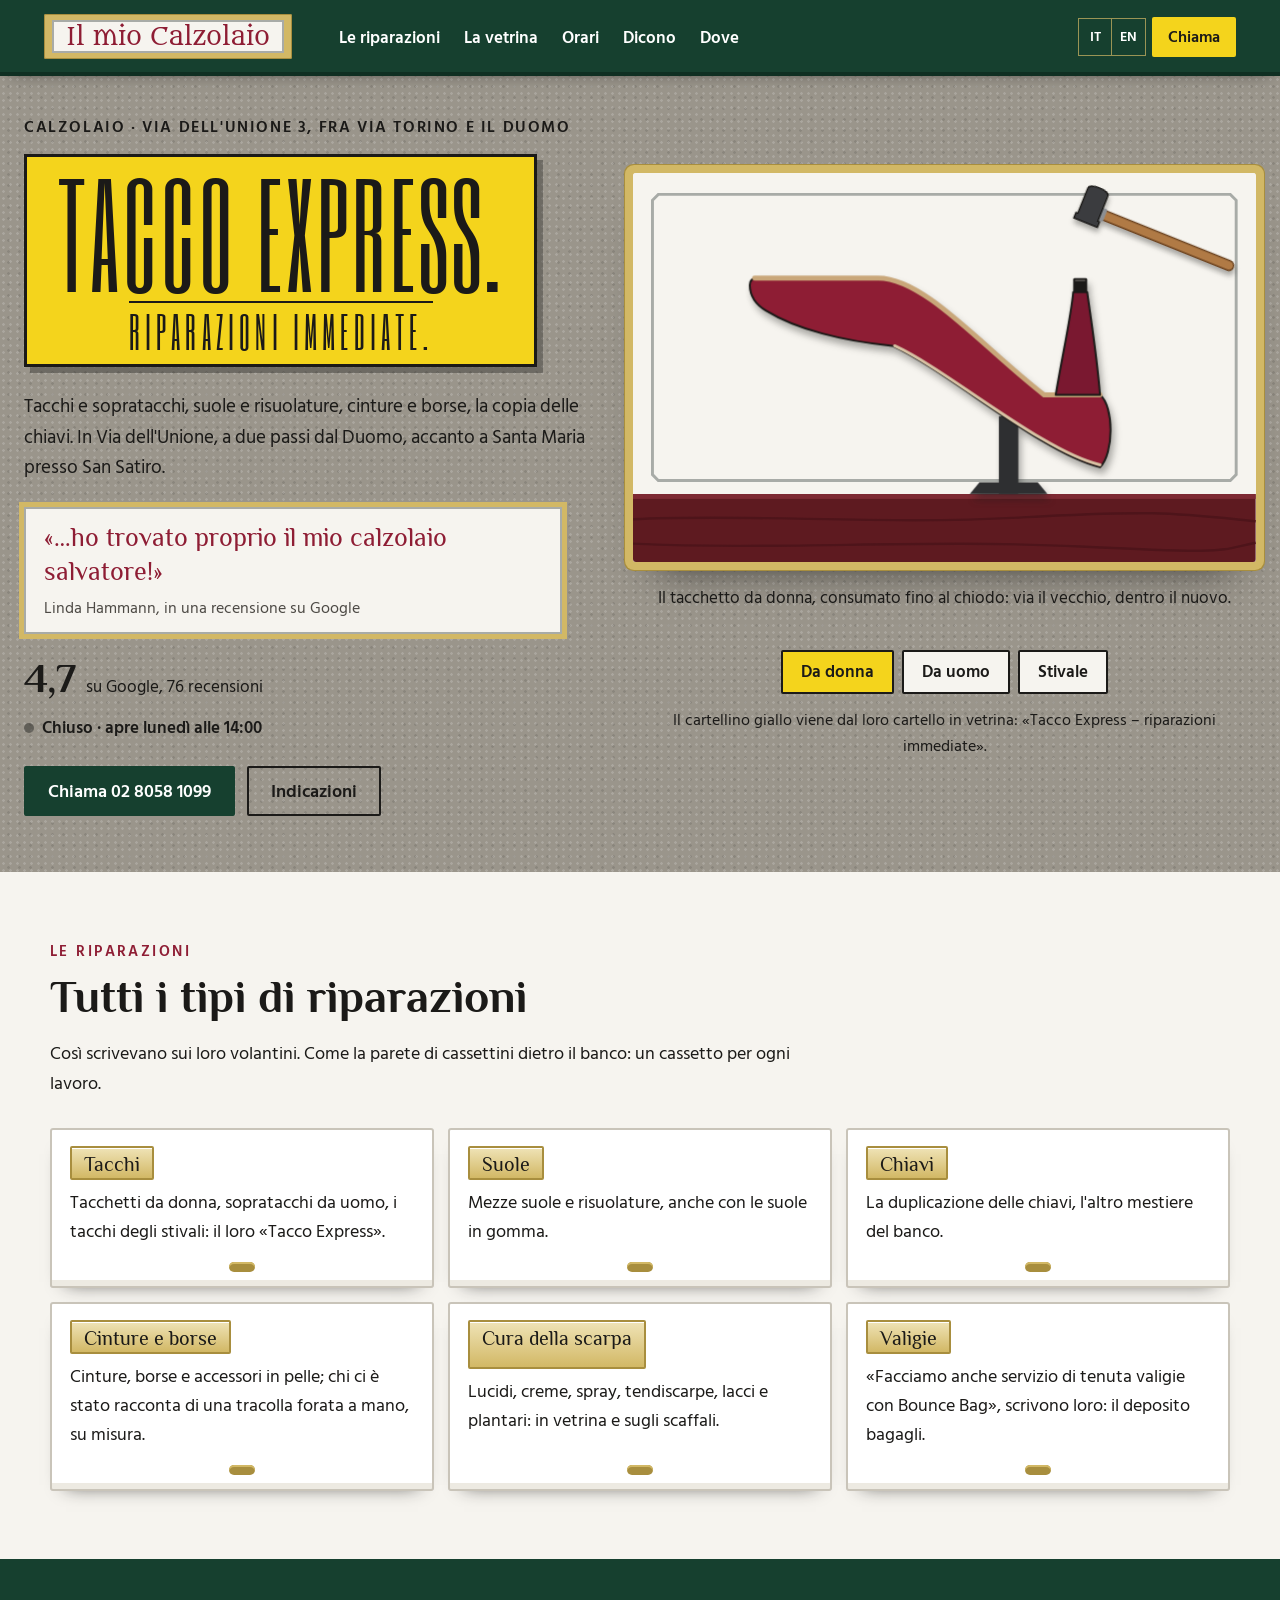
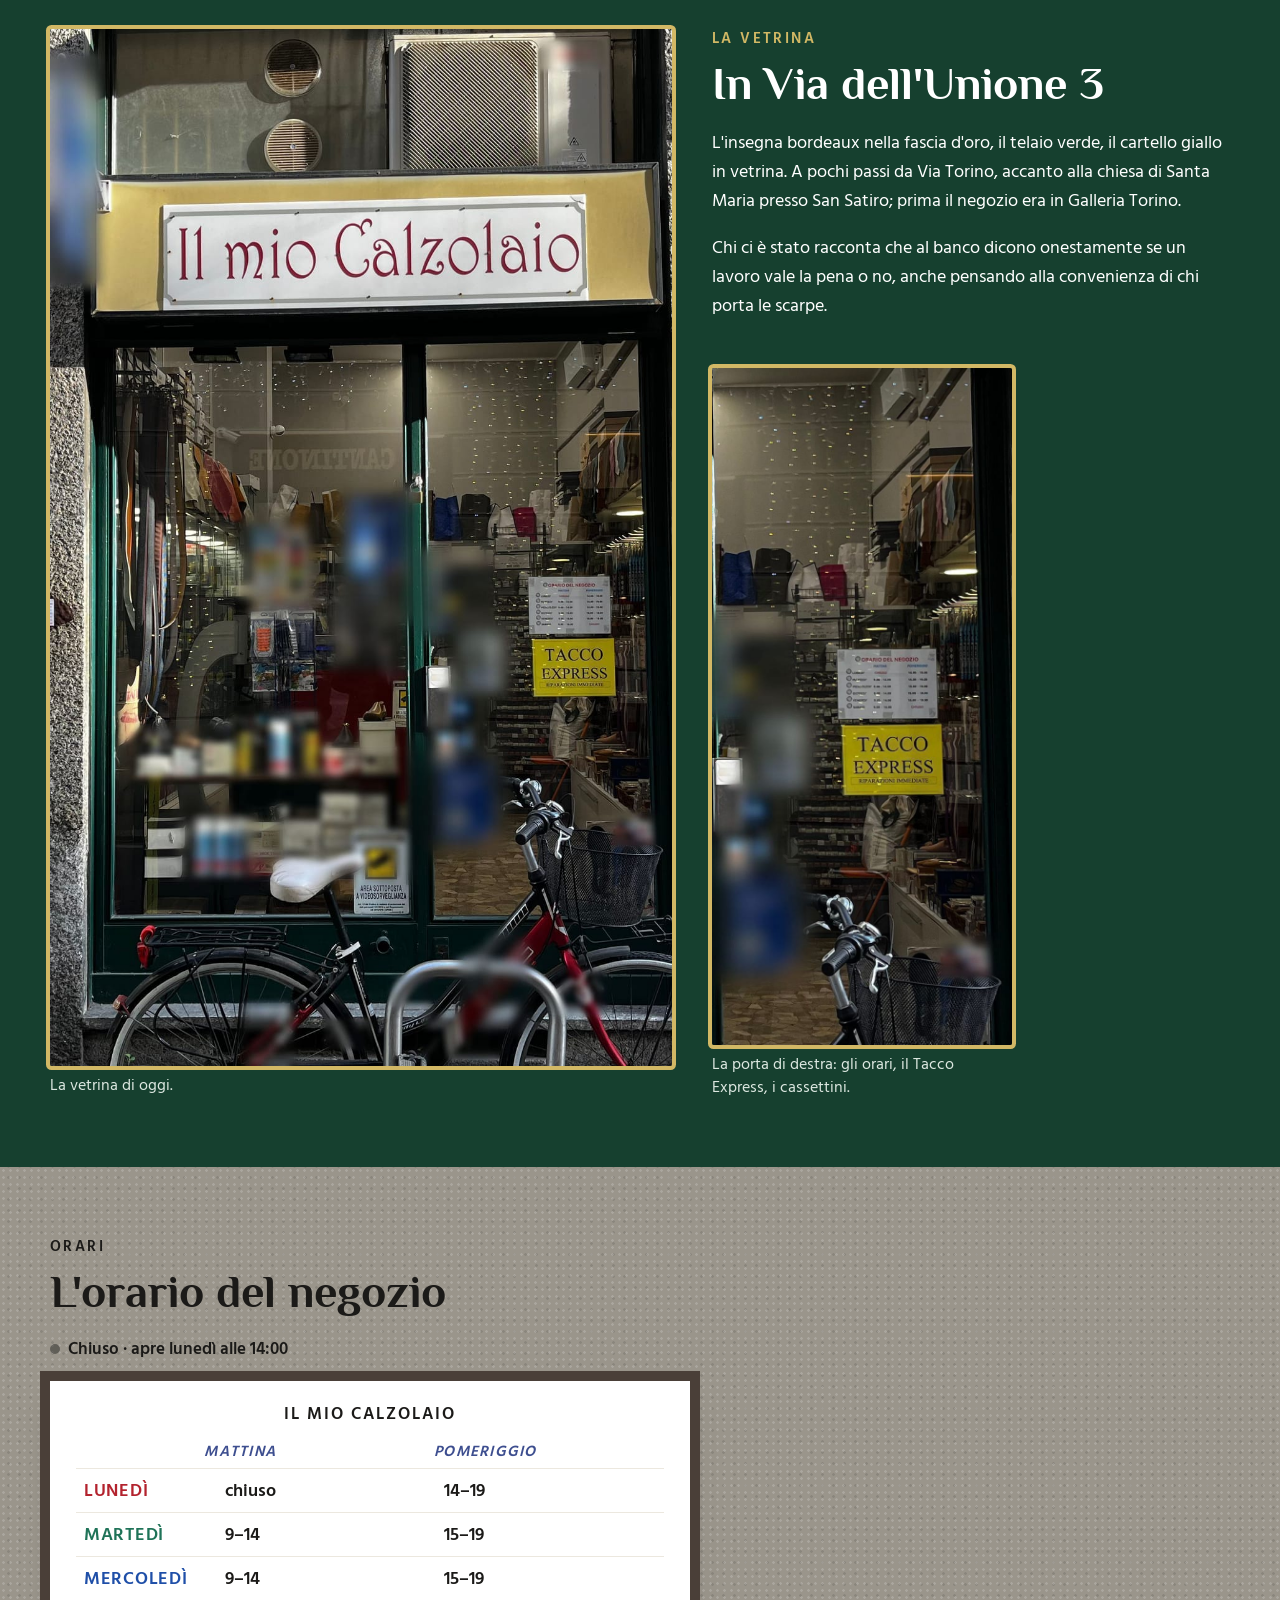
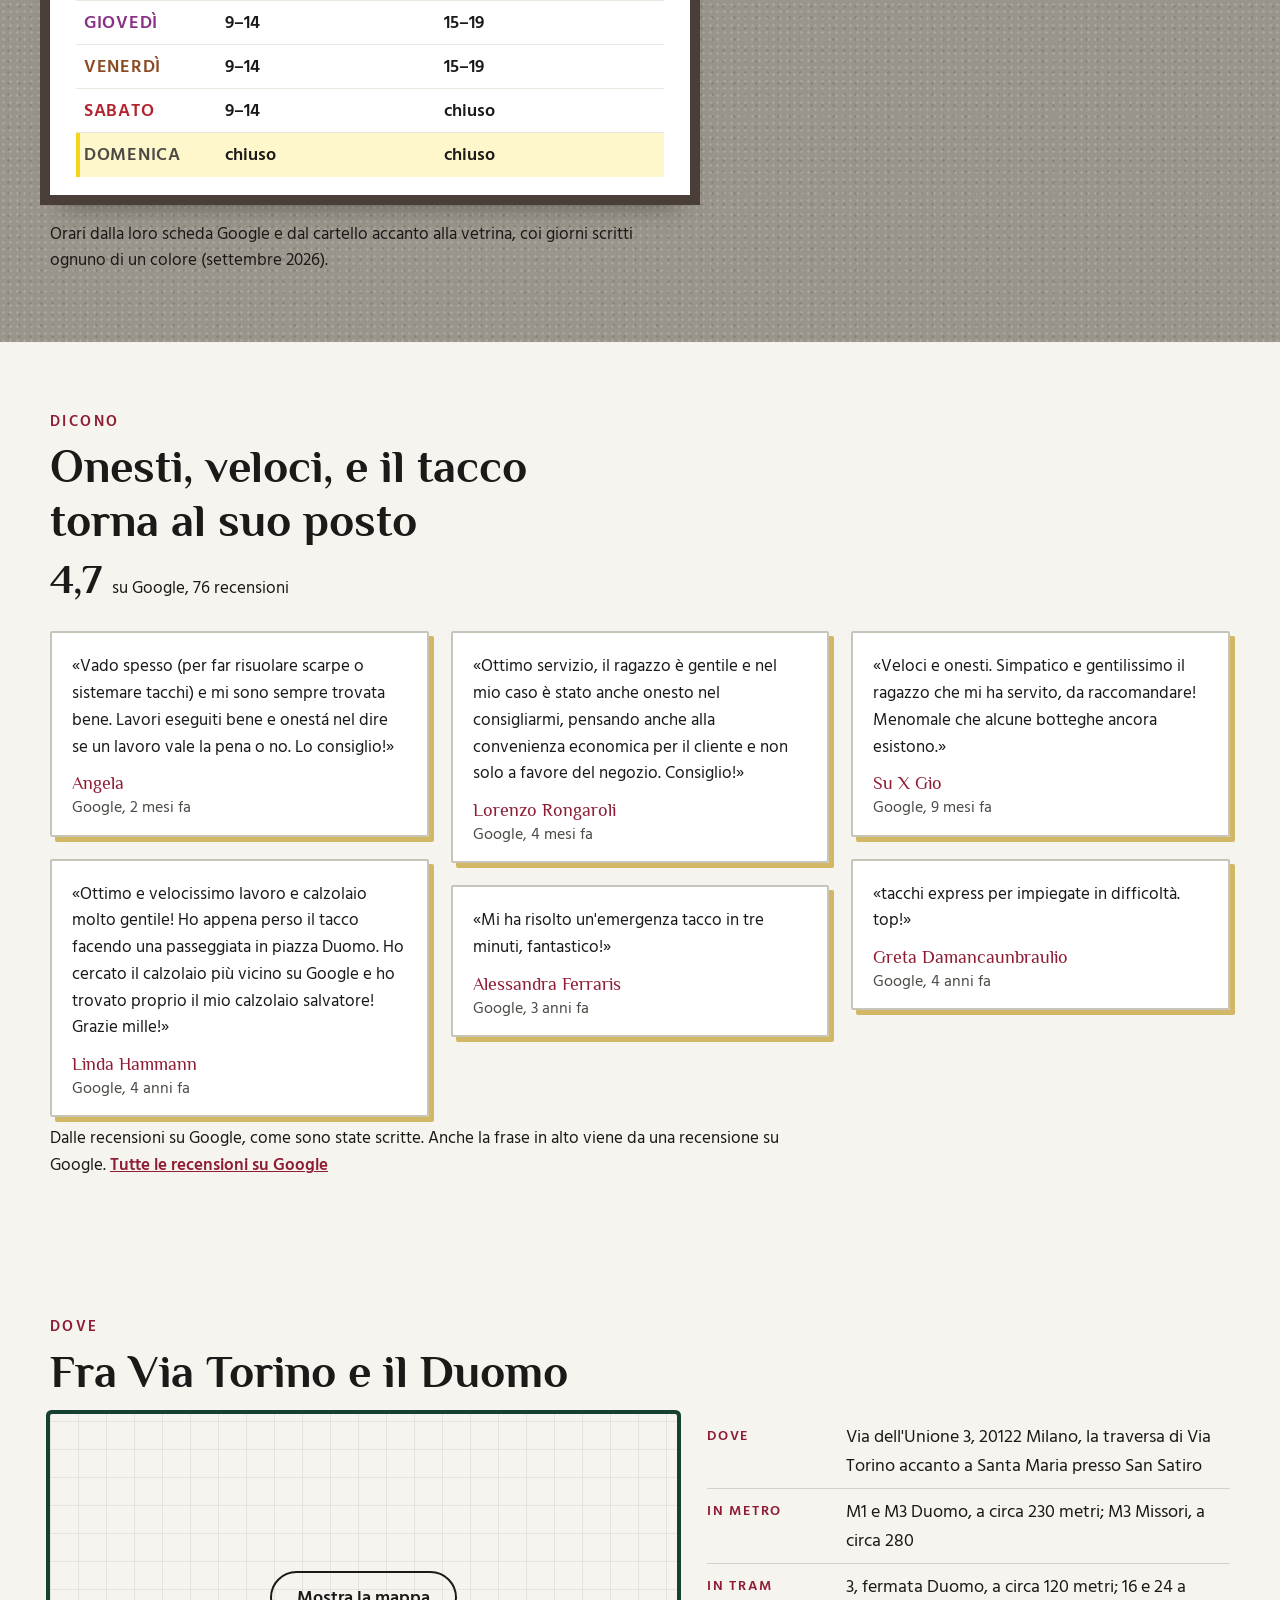
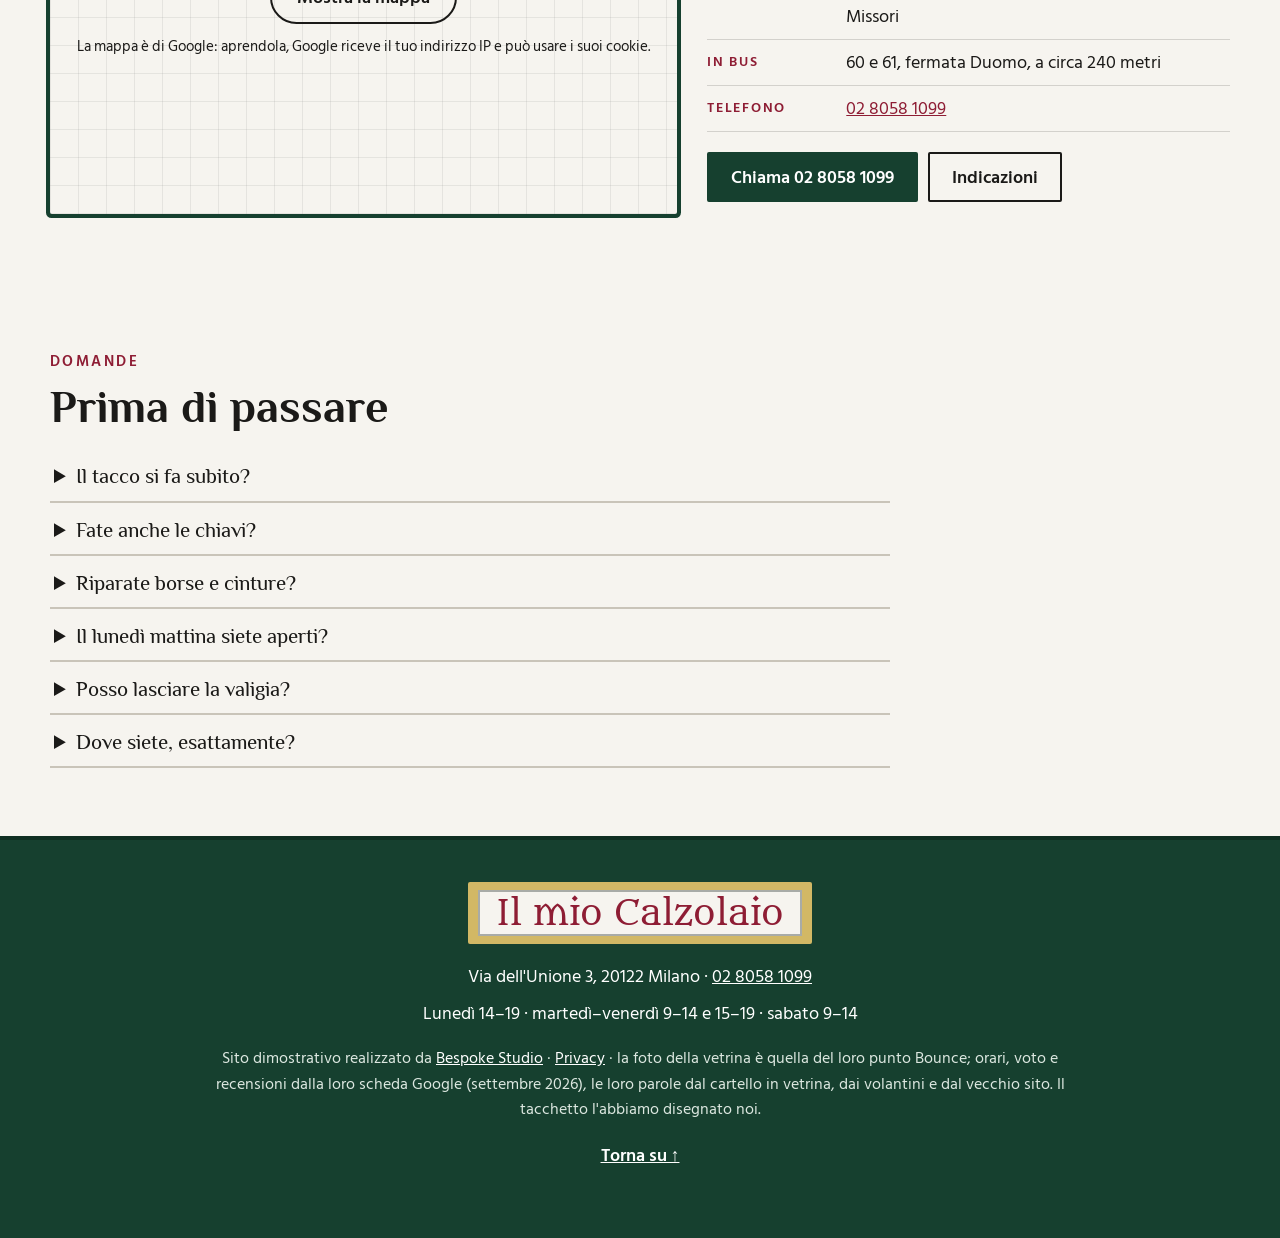
==== commit 82e8466c: "Privacy e pulizia: caratteri sul sito, mappa al clic, informativa, noindex - caratteri copiati nel s" ====
--- a/index.html
+++ b/index.html
@@ -3,6 +3,7 @@
 <head>
 <meta charset="utf-8">
 <meta name="viewport" content="width=device-width, initial-scale=1">
+<meta name="robots" content="noindex">
 <script>(function(){var r=document.documentElement;r.classList.remove('no-js');
 /* la firma: finché main.js non parte c'è il tacchetto consumato; se il codice non arriva, dopo 2,5 s c'è quello nuovo */
 try{if(!matchMedia('(prefers-reduced-motion: reduce)').matches){r.classList.add('firma-attesa');window.__attesaTacco=setTimeout(function(){r.classList.remove('firma-attesa')},2500)}}catch(e){}})()</script>
@@ -20,15 +21,74 @@
 <link rel="icon" href="img/favicon.svg" type="image/svg+xml">
 <link rel="icon" href="img/favicon-32.png" sizes="32x32" type="image/png">
 <link rel="apple-touch-icon" href="img/apple-touch-icon.png">
-<link rel="preconnect" href="https://fonts.googleapis.com">
-<link rel="preconnect" href="https://fonts.gstatic.com" crossorigin>
-<link href="https://fonts.googleapis.com/css2?family=Metamorphous&amp;family=Philosopher:wght@400;700&amp;family=Six+Caps&amp;family=Hind+Siliguri:wght@400;500;600&amp;display=swap" rel="stylesheet">
+<link rel="stylesheet" href="fonts/fonts.css?v=1">
 <link rel="stylesheet" href="css/styles.css?v=1">
 <script src="https://cdn.jsdelivr.net/npm/gsap@3.12.5/dist/gsap.min.js" defer></script>
 <script src="https://cdn.jsdelivr.net/npm/gsap@3.12.5/dist/ScrollTrigger.min.js" defer></script>
 <script src="js/main.js?v=1" defer></script>
 <script type="application/ld+json">
-{"@context":"https://schema.org","@type":"LocalBusiness","name":"Il Mio Calzolaio","description":"Calzolaio in Via dell'Unione 3 a Milano, fra Via Torino e il Duomo: Tacco Express, riparazioni immediate; tacchi e sopratacchi, suole e risuolature, duplicazione chiavi, cinture e borse.","url":"https://rotenzark.github.io/il-mio-calzolaio/","image":"https://rotenzark.github.io/il-mio-calzolaio/img/og.jpg","telephone":"+39 02 8058 1099","address":{"@type":"PostalAddress","streetAddress":"Via dell'Unione 3","postalCode":"20122","addressLocality":"Milano","addressRegion":"MI","addressCountry":"IT"},"geo":{"@type":"GeoCoordinates","latitude":45.46225,"longitude":9.18734},"openingHoursSpecification":[{"@type":"OpeningHoursSpecification","dayOfWeek":["Monday"],"opens":"14:00","closes":"19:00"},{"@type":"OpeningHoursSpecification","dayOfWeek":["Tuesday","Wednesday","Thursday","Friday"],"opens":"09:00","closes":"14:00"},{"@type":"OpeningHoursSpecification","dayOfWeek":["Tuesday","Wednesday","Thursday","Friday"],"opens":"15:00","closes":"19:00"},{"@type":"OpeningHoursSpecification","dayOfWeek":["Saturday"],"opens":"09:00","closes":"14:00"}],"aggregateRating":{"@type":"AggregateRating","ratingValue":"4.7","reviewCount":"76","bestRating":"5"}}
+{
+  "@context": "https://schema.org",
+  "@type": "LocalBusiness",
+  "name": "Il Mio Calzolaio",
+  "description": "Calzolaio in Via dell'Unione 3 a Milano, fra Via Torino e il Duomo: Tacco Express, riparazioni immediate; tacchi e sopratacchi, suole e risuolature, duplicazione chiavi, cinture e borse.",
+  "url": "https://rotenzark.github.io/il-mio-calzolaio/",
+  "image": "https://rotenzark.github.io/il-mio-calzolaio/img/og.jpg",
+  "telephone": "+39 02 8058 1099",
+  "address": {
+    "@type": "PostalAddress",
+    "streetAddress": "Via dell'Unione 3",
+    "postalCode": "20122",
+    "addressLocality": "Milano",
+    "addressRegion": "MI",
+    "addressCountry": "IT"
+  },
+  "geo": {
+    "@type": "GeoCoordinates",
+    "latitude": 45.46225,
+    "longitude": 9.18734
+  },
+  "openingHoursSpecification": [
+    {
+      "@type": "OpeningHoursSpecification",
+      "dayOfWeek": [
+        "Monday"
+      ],
+      "opens": "14:00",
+      "closes": "19:00"
+    },
+    {
+      "@type": "OpeningHoursSpecification",
+      "dayOfWeek": [
+        "Tuesday",
+        "Wednesday",
+        "Thursday",
+        "Friday"
+      ],
+      "opens": "09:00",
+      "closes": "14:00"
+    },
+    {
+      "@type": "OpeningHoursSpecification",
+      "dayOfWeek": [
+        "Tuesday",
+        "Wednesday",
+        "Thursday",
+        "Friday"
+      ],
+      "opens": "15:00",
+      "closes": "19:00"
+    },
+    {
+      "@type": "OpeningHoursSpecification",
+      "dayOfWeek": [
+        "Saturday"
+      ],
+      "opens": "09:00",
+      "closes": "14:00"
+    }
+  ]
+}
 </script>
 <script type="application/ld+json">
 {"@context":"https://schema.org","@type":"FAQPage","mainEntity":[
@@ -206,11 +266,11 @@
     <h2 id="diconoT" class="capitolo__titolo" data-i18n="d.titolo">Onesti, veloci, e il tacco torna al suo posto</h2>
     <p class="voto voto--sezione"><b class="voto__n">4,7</b> <span class="voto__su" data-i18n="d.google">su Google, 76 recensioni</span></p>
     <ul class="recensioni">
-      <li class="recensione reveal"><p class="recensione__testo">«Vado spesso (per far risuolare scarpe o sistemare tacchi) e mi sono sempre trovata bene. Lavori eseguiti bene e onestá nel dire se un lavoro vale la pena o no. Lo consiglio!»</p><p class="recensione__chi"><b>Angela</b> <span data-i18n="d.g2m">Google, 2 mesi fa</span></p></li>
-      <li class="recensione reveal"><p class="recensione__testo">«Ottimo e velocissimo lavoro e calzolaio molto gentile! Ho appena perso il tacco facendo una passeggiata in piazza Duomo. Ho cercato il calzolaio più vicino su Google e ho trovato proprio il mio calzolaio salvatore! Grazie mille!»</p><p class="recensione__chi"><b>Linda Hammann</b> <span data-i18n="d.g4a">Google, 4 anni fa</span></p></li>
-      <li class="recensione reveal"><p class="recensione__testo">«Ottimo servizio, il ragazzo è gentile e nel mio caso è stato anche onesto nel consigliarmi, pensando anche alla convenienza economica per il cliente e non solo a favore del negozio. Consiglio!»</p><p class="recensione__chi"><b>Lorenzo Rongaroli</b> <span data-i18n="d.g4m">Google, 4 mesi fa</span></p></li>
+      <li class="recensione reveal"><p lang="it" class="recensione__testo">«Vado spesso (per far risuolare scarpe o sistemare tacchi) e mi sono sempre trovata bene. Lavori eseguiti bene e onestá nel dire se un lavoro vale la pena o no. Lo consiglio!»</p><p class="recensione__chi"><b>Angela</b> <span data-i18n="d.g2m">Google, 2 mesi fa</span></p></li>
+      <li class="recensione reveal"><p lang="it" class="recensione__testo">«Ottimo e velocissimo lavoro e calzolaio molto gentile! Ho appena perso il tacco facendo una passeggiata in piazza Duomo. Ho cercato il calzolaio più vicino su Google e ho trovato proprio il mio calzolaio salvatore! Grazie mille!»</p><p class="recensione__chi"><b>Linda Hammann</b> <span data-i18n="d.g4a">Google, 4 anni fa</span></p></li>
+      <li class="recensione reveal"><p lang="it" class="recensione__testo">«Ottimo servizio, il ragazzo è gentile e nel mio caso è stato anche onesto nel consigliarmi, pensando anche alla convenienza economica per il cliente e non solo a favore del negozio. Consiglio!»</p><p class="recensione__chi"><b>Lorenzo Rongaroli</b> <span data-i18n="d.g4m">Google, 4 mesi fa</span></p></li>
       <li class="recensione reveal"><p class="recensione__testo">«Mi ha risolto un'emergenza tacco in tre minuti, fantastico!»</p><p class="recensione__chi"><b>Alessandra Ferraris</b> <span data-i18n="d.g3a">Google, 3 anni fa</span></p></li>
-      <li class="recensione reveal"><p class="recensione__testo">«Veloci e onesti. Simpatico e gentilissimo il ragazzo che mi ha servito, da raccomandare! Menomale che alcune botteghe ancora esistono.»</p><p class="recensione__chi"><b>Su X Gio</b> <span data-i18n="d.g9m">Google, 9 mesi fa</span></p></li>
+      <li class="recensione reveal"><p lang="it" class="recensione__testo">«Veloci e onesti. Simpatico e gentilissimo il ragazzo che mi ha servito, da raccomandare! Menomale che alcune botteghe ancora esistono.»</p><p class="recensione__chi"><b>Su X Gio</b> <span data-i18n="d.g9m">Google, 9 mesi fa</span></p></li>
       <li class="recensione reveal"><p class="recensione__testo">«tacchi express per impiegate in difficoltà. top!»</p><p class="recensione__chi"><b>Greta Damancaunbraulio</b> <span data-i18n="d.g4a">Google, 4 anni fa</span></p></li>
     </ul>
     <p class="dicono__nota"><span data-i18n="d.nota">Dalle recensioni su Google, come sono state scritte. Anche la frase in alto viene da una recensione su Google.</span> <a href="https://www.google.com/maps/search/?api=1&amp;query=Il+Mio+Calzolaio%2C+Via+dell%27Unione+3%2C+20122+Milano" target="_blank" rel="noopener" data-i18n="d.tutte">Tutte le recensioni su Google</a></p>
@@ -222,7 +282,7 @@
     <h2 id="doveT" class="capitolo__titolo" data-i18n="w.titolo">Fra Via Torino e il Duomo</h2>
     <div class="dove">
       <div class="cartina reveal">
-        <iframe title="Mappa: Il Mio Calzolaio, Via dell'Unione 3, Milano" data-i18n-title="w.mappa" src="https://maps.google.com/maps?q=Il%20Mio%20Calzolaio%2C%20Via%20dell%27Unione%203%2C%2020122%20Milano&amp;z=16&amp;output=embed" width="600" height="400" loading="lazy" referrerpolicy="no-referrer-when-downgrade"></iframe>
+        <div class="mappa-clic" data-mappa-clic style="--mappa-h: 400px"><template><iframe title="Mappa: Il Mio Calzolaio, Via dell'Unione 3, Milano" data-i18n-title="w.mappa" src="https://maps.google.com/maps?q=Il%20Mio%20Calzolaio%2C%20Via%20dell%27Unione%203%2C%2020122%20Milano&amp;z=16&amp;output=embed" width="600" height="400" loading="lazy" referrerpolicy="no-referrer-when-downgrade"></iframe></template><div class="mappa-clic__velo"><a class="mappa-clic__btn" href="https://www.google.com/maps/dir/?api=1&amp;destination=Il+Mio+Calzolaio%2C+Via+dell%27Unione+3%2C+20122+Milano" target="_blank" rel="noopener">Mostra la mappa</a><p class="mappa-clic__nota">La mappa è di Google: aprendola, Google riceve il tuo indirizzo IP e può usare i suoi cookie.</p></div></div>
       </div>
       <div>
         <dl class="indirizzo">
@@ -258,7 +318,7 @@
     <p class="piede__marchio" aria-hidden="true"><span>Il mio Calzolaio</span></p>
     <p class="piede__dove">Via dell'Unione 3, 20122 Milano · <a href="tel:+390280581099" class="intero">02 8058 1099</a></p>
     <p class="piede__orario" data-i18n="f2.orario">Lunedì 14–19 · martedì–venerdì 9–14 e 15–19 · sabato 9–14</p>
-    <p class="piede__cred" data-i18n="f2.cred">Sito dimostrativo realizzato da <a href="https://bespokestud.io" rel="noopener">Bespoke Studio</a> · la foto della vetrina è quella del loro punto Bounce; orari, voto e recensioni dalla loro scheda Google (settembre 2026), le loro parole dal cartello in vetrina, dai volantini e dal vecchio sito. Il tacchetto l'abbiamo disegnato noi.</p>
+    <p class="piede__cred" data-i18n="f2.cred">Sito dimostrativo realizzato da <a href="https://bespokestud.io" rel="noopener">Bespoke Studio</a> · <a href="privacy.html">Privacy</a> · la foto della vetrina è quella del loro punto Bounce; orari, voto e recensioni dalla loro scheda Google (settembre 2026), le loro parole dal cartello in vetrina, dai volantini e dal vecchio sito. Il tacchetto l'abbiamo disegnato noi.</p>
     <p><a class="piede__su" href="#inizio" data-i18n="f2.su">Torna su ↑</a></p>
   </div>
 </footer>
@@ -273,5 +333,6 @@
   <img id="lightboxImg" src="" alt="">
 </div>
 
+<script src="js/mappa-clic.js?v=1" defer></script>
 </body>
 </html>
--- a/fonts/fonts.css
+++ b/fonts/fonts.css
@@ -0,0 +1,208 @@
+/* Caratteri ospitati sul sito: nessuna richiesta a Google Fonts o Fontshare (giro privacy 1/10/2026). Licenze in LICENSE.txt. */
+/* bengali */
+@font-face {
+  font-family: 'Hind Siliguri';
+  font-style: normal;
+  font-weight: 400;
+  font-display: swap;
+  src: url(hindsiliguri-v14-ijwTs5juQtsyLLR5jN4cxBEoTI7ax9k0.woff2) format('woff2');
+  unicode-range: U+0951-0952, U+0964-0965, U+0980-09FE, U+1CD0, U+1CD2, U+1CD5-1CD6, U+1CD8, U+1CE1, U+1CEA, U+1CED, U+1CF2, U+1CF5-1CF7, U+200C-200D, U+20B9, U+25CC, U+A8F1;
+}
+/* latin-ext */
+@font-face {
+  font-family: 'Hind Siliguri';
+  font-style: normal;
+  font-weight: 400;
+  font-display: swap;
+  src: url(hindsiliguri-v14-ijwTs5juQtsyLLR5jN4cxBEoTJLax9k0.woff2) format('woff2');
+  unicode-range: U+0100-02BA, U+02BD-02C5, U+02C7-02CC, U+02CE-02D7, U+02DD-02FF, U+0304, U+0308, U+0329, U+1D00-1DBF, U+1E00-1E9F, U+1EF2-1EFF, U+2020, U+20A0-20AB, U+20AD-20C0, U+2113, U+2C60-2C7F, U+A720-A7FF;
+}
+/* latin */
+@font-face {
+  font-family: 'Hind Siliguri';
+  font-style: normal;
+  font-weight: 400;
+  font-display: swap;
+  src: url(hindsiliguri-v14-ijwTs5juQtsyLLR5jN4cxBEoTJzaxw.woff2) format('woff2');
+  unicode-range: U+0000-00FF, U+0131, U+0152-0153, U+02BB-02BC, U+02C6, U+02DA, U+02DC, U+0304, U+0308, U+0329, U+2000-206F, U+20AC, U+2122, U+2191, U+2193, U+2212, U+2215, U+FEFF, U+FFFD;
+}
+/* bengali */
+@font-face {
+  font-family: 'Hind Siliguri';
+  font-style: normal;
+  font-weight: 500;
+  font-display: swap;
+  src: url(hindsiliguri-v14-ijwOs5juQtsyLLR5jN4cxBEoRG_50vQVKxGv.woff2) format('woff2');
+  unicode-range: U+0951-0952, U+0964-0965, U+0980-09FE, U+1CD0, U+1CD2, U+1CD5-1CD6, U+1CD8, U+1CE1, U+1CEA, U+1CED, U+1CF2, U+1CF5-1CF7, U+200C-200D, U+20B9, U+25CC, U+A8F1;
+}
+/* latin-ext */
+@font-face {
+  font-family: 'Hind Siliguri';
+  font-style: normal;
+  font-weight: 500;
+  font-display: swap;
+  src: url(hindsiliguri-v14-ijwOs5juQtsyLLR5jN4cxBEoRG_50ugVKxGv.woff2) format('woff2');
+  unicode-range: U+0100-02BA, U+02BD-02C5, U+02C7-02CC, U+02CE-02D7, U+02DD-02FF, U+0304, U+0308, U+0329, U+1D00-1DBF, U+1E00-1E9F, U+1EF2-1EFF, U+2020, U+20A0-20AB, U+20AD-20C0, U+2113, U+2C60-2C7F, U+A720-A7FF;
+}
+/* latin */
+@font-face {
+  font-family: 'Hind Siliguri';
+  font-style: normal;
+  font-weight: 500;
+  font-display: swap;
+  src: url(hindsiliguri-v14-ijwOs5juQtsyLLR5jN4cxBEoRG_50uYVKw.woff2) format('woff2');
+  unicode-range: U+0000-00FF, U+0131, U+0152-0153, U+02BB-02BC, U+02C6, U+02DA, U+02DC, U+0304, U+0308, U+0329, U+2000-206F, U+20AC, U+2122, U+2191, U+2193, U+2212, U+2215, U+FEFF, U+FFFD;
+}
+/* bengali */
+@font-face {
+  font-family: 'Hind Siliguri';
+  font-style: normal;
+  font-weight: 600;
+  font-display: swap;
+  src: url(hindsiliguri-v14-ijwOs5juQtsyLLR5jN4cxBEoREP-0vQVKxGv.woff2) format('woff2');
+  unicode-range: U+0951-0952, U+0964-0965, U+0980-09FE, U+1CD0, U+1CD2, U+1CD5-1CD6, U+1CD8, U+1CE1, U+1CEA, U+1CED, U+1CF2, U+1CF5-1CF7, U+200C-200D, U+20B9, U+25CC, U+A8F1;
+}
+/* latin-ext */
+@font-face {
+  font-family: 'Hind Siliguri';
+  font-style: normal;
+  font-weight: 600;
+  font-display: swap;
+  src: url(hindsiliguri-v14-ijwOs5juQtsyLLR5jN4cxBEoREP-0ugVKxGv.woff2) format('woff2');
+  unicode-range: U+0100-02BA, U+02BD-02C5, U+02C7-02CC, U+02CE-02D7, U+02DD-02FF, U+0304, U+0308, U+0329, U+1D00-1DBF, U+1E00-1E9F, U+1EF2-1EFF, U+2020, U+20A0-20AB, U+20AD-20C0, U+2113, U+2C60-2C7F, U+A720-A7FF;
+}
+/* latin */
+@font-face {
+  font-family: 'Hind Siliguri';
+  font-style: normal;
+  font-weight: 600;
+  font-display: swap;
+  src: url(hindsiliguri-v14-ijwOs5juQtsyLLR5jN4cxBEoREP-0uYVKw.woff2) format('woff2');
+  unicode-range: U+0000-00FF, U+0131, U+0152-0153, U+02BB-02BC, U+02C6, U+02DA, U+02DC, U+0304, U+0308, U+0329, U+2000-206F, U+20AC, U+2122, U+2191, U+2193, U+2212, U+2215, U+FEFF, U+FFFD;
+}
+/* latin-ext */
+@font-face {
+  font-family: 'Metamorphous';
+  font-style: normal;
+  font-weight: 400;
+  font-display: swap;
+  src: url(metamorphous-v22-Wnz8HA03aAXcC39ZEX5y133ENSqstTs.woff2) format('woff2');
+  unicode-range: U+0100-02BA, U+02BD-02C5, U+02C7-02CC, U+02CE-02D7, U+02DD-02FF, U+0304, U+0308, U+0329, U+1D00-1DBF, U+1E00-1E9F, U+1EF2-1EFF, U+2020, U+20A0-20AB, U+20AD-20C0, U+2113, U+2C60-2C7F, U+A720-A7FF;
+}
+/* latin */
+@font-face {
+  font-family: 'Metamorphous';
+  font-style: normal;
+  font-weight: 400;
+  font-display: swap;
+  src: url(metamorphous-v22-Wnz8HA03aAXcC39ZEX5y133EOyqs.woff2) format('woff2');
+  unicode-range: U+0000-00FF, U+0131, U+0152-0153, U+02BB-02BC, U+02C6, U+02DA, U+02DC, U+0304, U+0308, U+0329, U+2000-206F, U+20AC, U+2122, U+2191, U+2193, U+2212, U+2215, U+FEFF, U+FFFD;
+}
+/* cyrillic-ext */
+@font-face {
+  font-family: 'Philosopher';
+  font-style: normal;
+  font-weight: 400;
+  font-display: swap;
+  src: url(philosopher-v21-vEFV2_5QCwIS4_Dhez5jcWBjT00k0w.woff2) format('woff2');
+  unicode-range: U+0460-052F, U+1C80-1C8A, U+20B4, U+2DE0-2DFF, U+A640-A69F, U+FE2E-FE2F;
+}
+/* cyrillic */
+@font-face {
+  font-family: 'Philosopher';
+  font-style: normal;
+  font-weight: 400;
+  font-display: swap;
+  src: url(philosopher-v21-vEFV2_5QCwIS4_Dhez5jcWBqT00k0w.woff2) format('woff2');
+  unicode-range: U+0301, U+0400-045F, U+0490-0491, U+04B0-04B1, U+2116;
+}
+/* vietnamese */
+@font-face {
+  font-family: 'Philosopher';
+  font-style: normal;
+  font-weight: 400;
+  font-display: swap;
+  src: url(philosopher-v21-vEFV2_5QCwIS4_Dhez5jcWBhT00k0w.woff2) format('woff2');
+  unicode-range: U+0102-0103, U+0110-0111, U+0128-0129, U+0168-0169, U+01A0-01A1, U+01AF-01B0, U+0300-0301, U+0303-0304, U+0308-0309, U+0323, U+0329, U+1EA0-1EF9, U+20AB;
+}
+/* latin-ext */
+@font-face {
+  font-family: 'Philosopher';
+  font-style: normal;
+  font-weight: 400;
+  font-display: swap;
+  src: url(philosopher-v21-vEFV2_5QCwIS4_Dhez5jcWBgT00k0w.woff2) format('woff2');
+  unicode-range: U+0100-02BA, U+02BD-02C5, U+02C7-02CC, U+02CE-02D7, U+02DD-02FF, U+0304, U+0308, U+0329, U+1D00-1DBF, U+1E00-1E9F, U+1EF2-1EFF, U+2020, U+20A0-20AB, U+20AD-20C0, U+2113, U+2C60-2C7F, U+A720-A7FF;
+}
+/* latin */
+@font-face {
+  font-family: 'Philosopher';
+  font-style: normal;
+  font-weight: 400;
+  font-display: swap;
+  src: url(philosopher-v21-vEFV2_5QCwIS4_Dhez5jcWBuT00.woff2) format('woff2');
+  unicode-range: U+0000-00FF, U+0131, U+0152-0153, U+02BB-02BC, U+02C6, U+02DA, U+02DC, U+0304, U+0308, U+0329, U+2000-206F, U+20AC, U+2122, U+2191, U+2193, U+2212, U+2215, U+FEFF, U+FFFD;
+}
+/* cyrillic-ext */
+@font-face {
+  font-family: 'Philosopher';
+  font-style: normal;
+  font-weight: 700;
+  font-display: swap;
+  src: url(philosopher-v21-vEFI2_5QCwIS4_Dhez5jcWjValgW8tenXg.woff2) format('woff2');
+  unicode-range: U+0460-052F, U+1C80-1C8A, U+20B4, U+2DE0-2DFF, U+A640-A69F, U+FE2E-FE2F;
+}
+/* cyrillic */
+@font-face {
+  font-family: 'Philosopher';
+  font-style: normal;
+  font-weight: 700;
+  font-display: swap;
+  src: url(philosopher-v21-vEFI2_5QCwIS4_Dhez5jcWjValgf8tenXg.woff2) format('woff2');
+  unicode-range: U+0301, U+0400-045F, U+0490-0491, U+04B0-04B1, U+2116;
+}
+/* vietnamese */
+@font-face {
+  font-family: 'Philosopher';
+  font-style: normal;
+  font-weight: 700;
+  font-display: swap;
+  src: url(philosopher-v21-vEFI2_5QCwIS4_Dhez5jcWjValgU8tenXg.woff2) format('woff2');
+  unicode-range: U+0102-0103, U+0110-0111, U+0128-0129, U+0168-0169, U+01A0-01A1, U+01AF-01B0, U+0300-0301, U+0303-0304, U+0308-0309, U+0323, U+0329, U+1EA0-1EF9, U+20AB;
+}
+/* latin-ext */
+@font-face {
+  font-family: 'Philosopher';
+  font-style: normal;
+  font-weight: 700;
+  font-display: swap;
+  src: url(philosopher-v21-vEFI2_5QCwIS4_Dhez5jcWjValgV8tenXg.woff2) format('woff2');
+  unicode-range: U+0100-02BA, U+02BD-02C5, U+02C7-02CC, U+02CE-02D7, U+02DD-02FF, U+0304, U+0308, U+0329, U+1D00-1DBF, U+1E00-1E9F, U+1EF2-1EFF, U+2020, U+20A0-20AB, U+20AD-20C0, U+2113, U+2C60-2C7F, U+A720-A7FF;
+}
+/* latin */
+@font-face {
+  font-family: 'Philosopher';
+  font-style: normal;
+  font-weight: 700;
+  font-display: swap;
+  src: url(philosopher-v21-vEFI2_5QCwIS4_Dhez5jcWjValgb8tc.woff2) format('woff2');
+  unicode-range: U+0000-00FF, U+0131, U+0152-0153, U+02BB-02BC, U+02C6, U+02DA, U+02DC, U+0304, U+0308, U+0329, U+2000-206F, U+20AC, U+2122, U+2191, U+2193, U+2212, U+2215, U+FEFF, U+FFFD;
+}
+/* latin-ext */
+@font-face {
+  font-family: 'Six Caps';
+  font-style: normal;
+  font-weight: 400;
+  font-display: swap;
+  src: url(sixcaps-v23-6ae_4KGrU7VR7bNmaYcb_3TqPA.woff2) format('woff2');
+  unicode-range: U+0100-02BA, U+02BD-02C5, U+02C7-02CC, U+02CE-02D7, U+02DD-02FF, U+0304, U+0308, U+0329, U+1D00-1DBF, U+1E00-1E9F, U+1EF2-1EFF, U+2020, U+20A0-20AB, U+20AD-20C0, U+2113, U+2C60-2C7F, U+A720-A7FF;
+}
+/* latin */
+@font-face {
+  font-family: 'Six Caps';
+  font-style: normal;
+  font-weight: 400;
+  font-display: swap;
+  src: url(sixcaps-v23-6ae_4KGrU7VR7bNmaYcV_3Q.woff2) format('woff2');
+  unicode-range: U+0000-00FF, U+0131, U+0152-0153, U+02BB-02BC, U+02C6, U+02DA, U+02DC, U+0304, U+0308, U+0329, U+2000-206F, U+20AC, U+2122, U+2191, U+2193, U+2212, U+2215, U+FEFF, U+FFFD;
+}
--- a/css/styles.css
+++ b/css/styles.css
@@ -299,3 +299,12 @@
 .firma-attesa .nuovo[data-m="0"] { transform: translate(0px, -70px); opacity: 0; }
 .firma-attesa .cartellino[data-m="0"] { opacity: 0; }
 /*/TACCO*/
+
+/*MAPPACLIC*/
+/* la mappa Google si carica solo al clic (giro privacy 1/10/2026) */
+.mappa-clic { display: flex; align-items: center; justify-content: center; width: 100%; height: 100%; min-height: var(--mappa-h, 320px); box-sizing: border-box; padding: 24px; text-align: center; background: repeating-linear-gradient(0deg, rgba(127, 127, 127, 0.14) 0 1px, transparent 1px 28px), repeating-linear-gradient(90deg, rgba(127, 127, 127, 0.14) 0 1px, transparent 1px 28px); }
+.mappa-clic__velo { display: flex; flex-direction: column; align-items: center; gap: 12px; max-width: 32em; }
+.mappa-clic__btn { display: inline-block; padding: 0.75em 1.4em; border: 2px solid currentColor; border-radius: 999px; color: inherit; font: inherit; font-weight: 600; line-height: 1.2; text-decoration: none; background: transparent; cursor: pointer; }
+.mappa-clic__btn:hover, .mappa-clic__btn:focus-visible { text-decoration: underline; }
+.mappa-clic__nota { margin: 0; font-size: 0.85em; line-height: 1.45; }
+/*/MAPPACLIC*/
